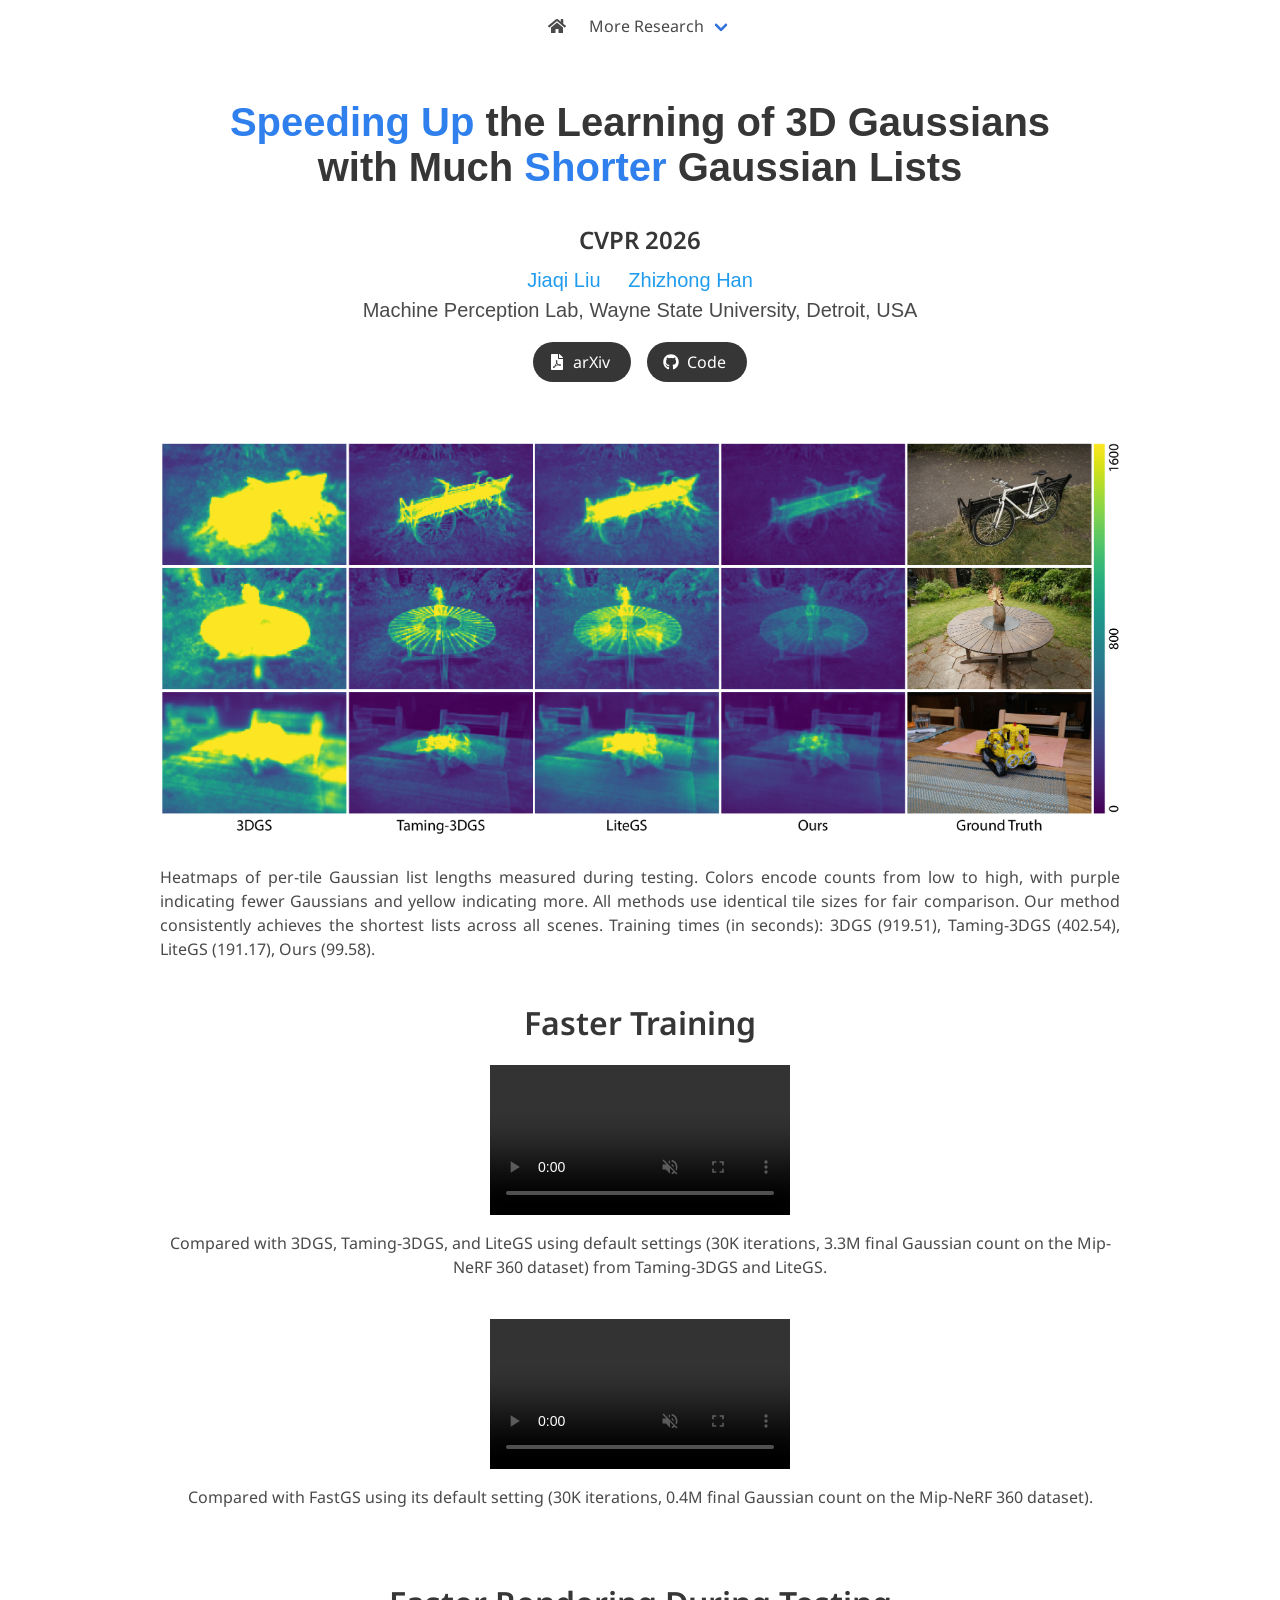
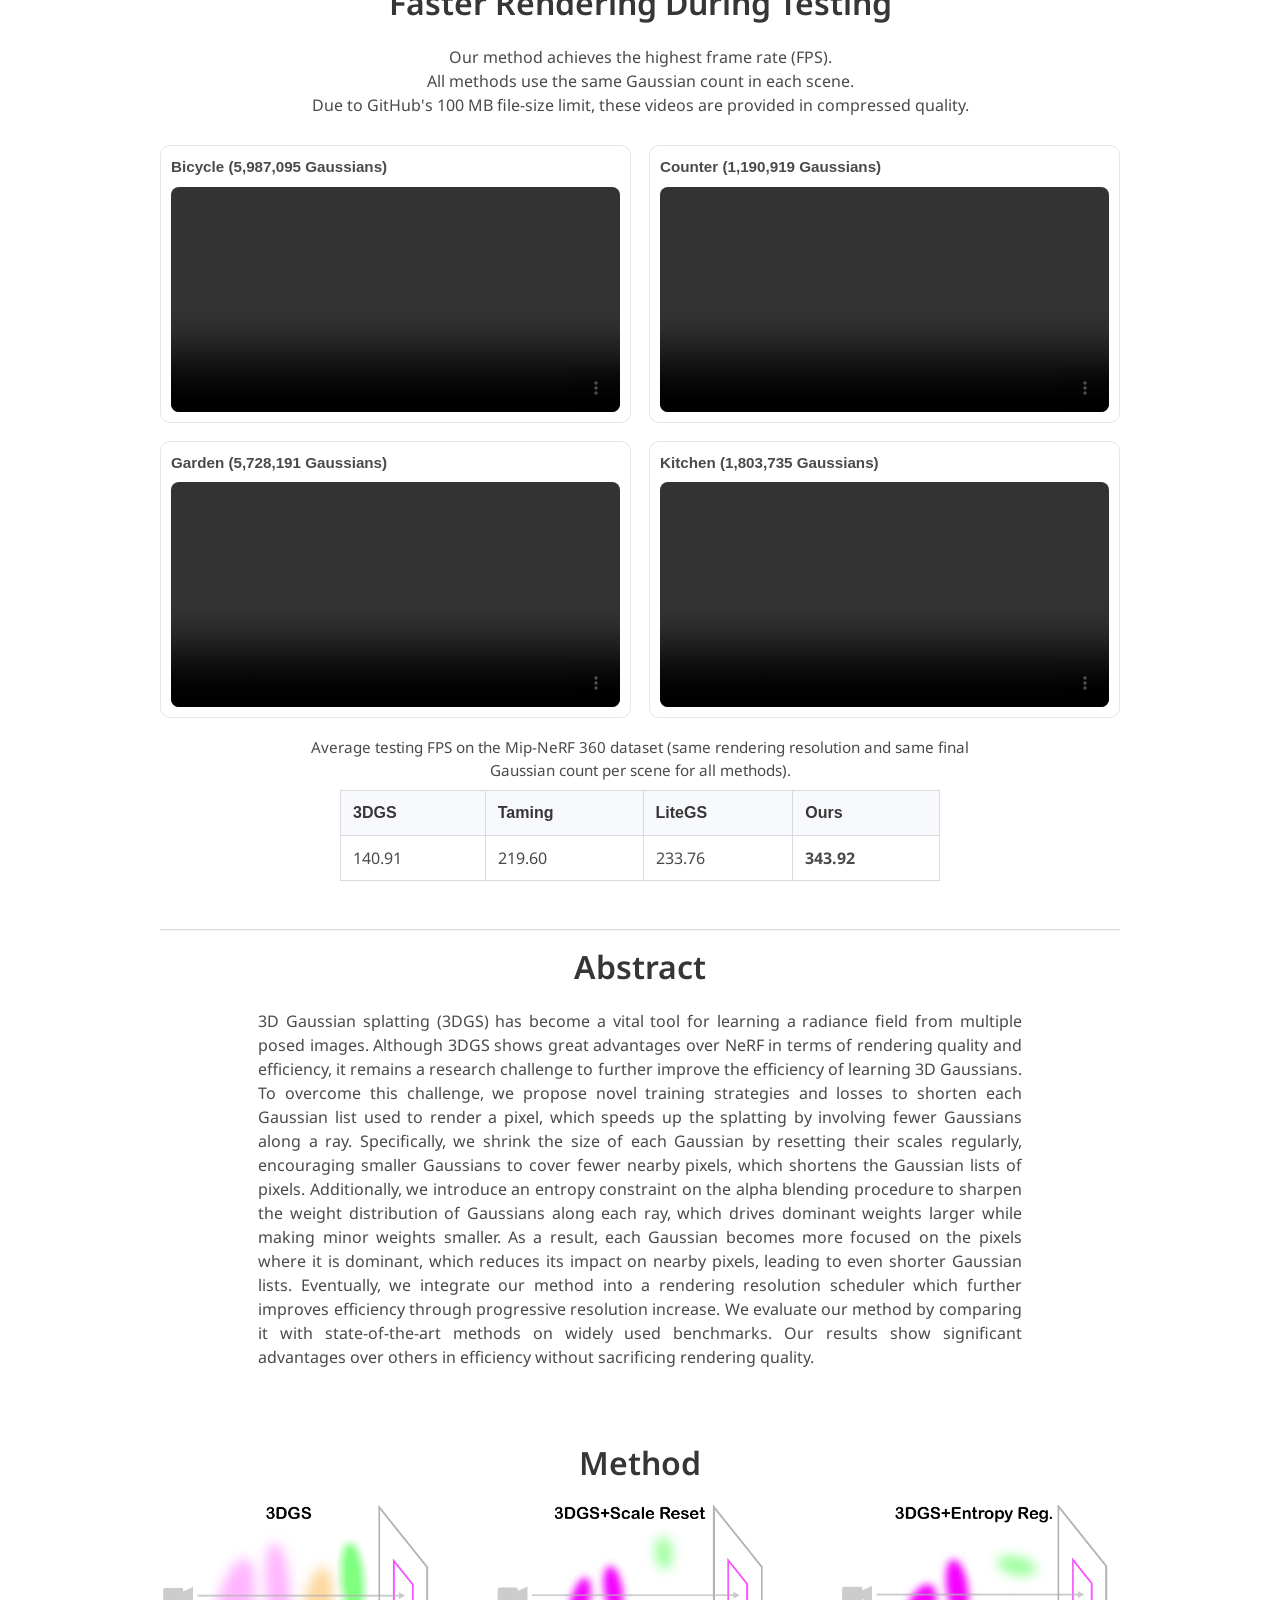
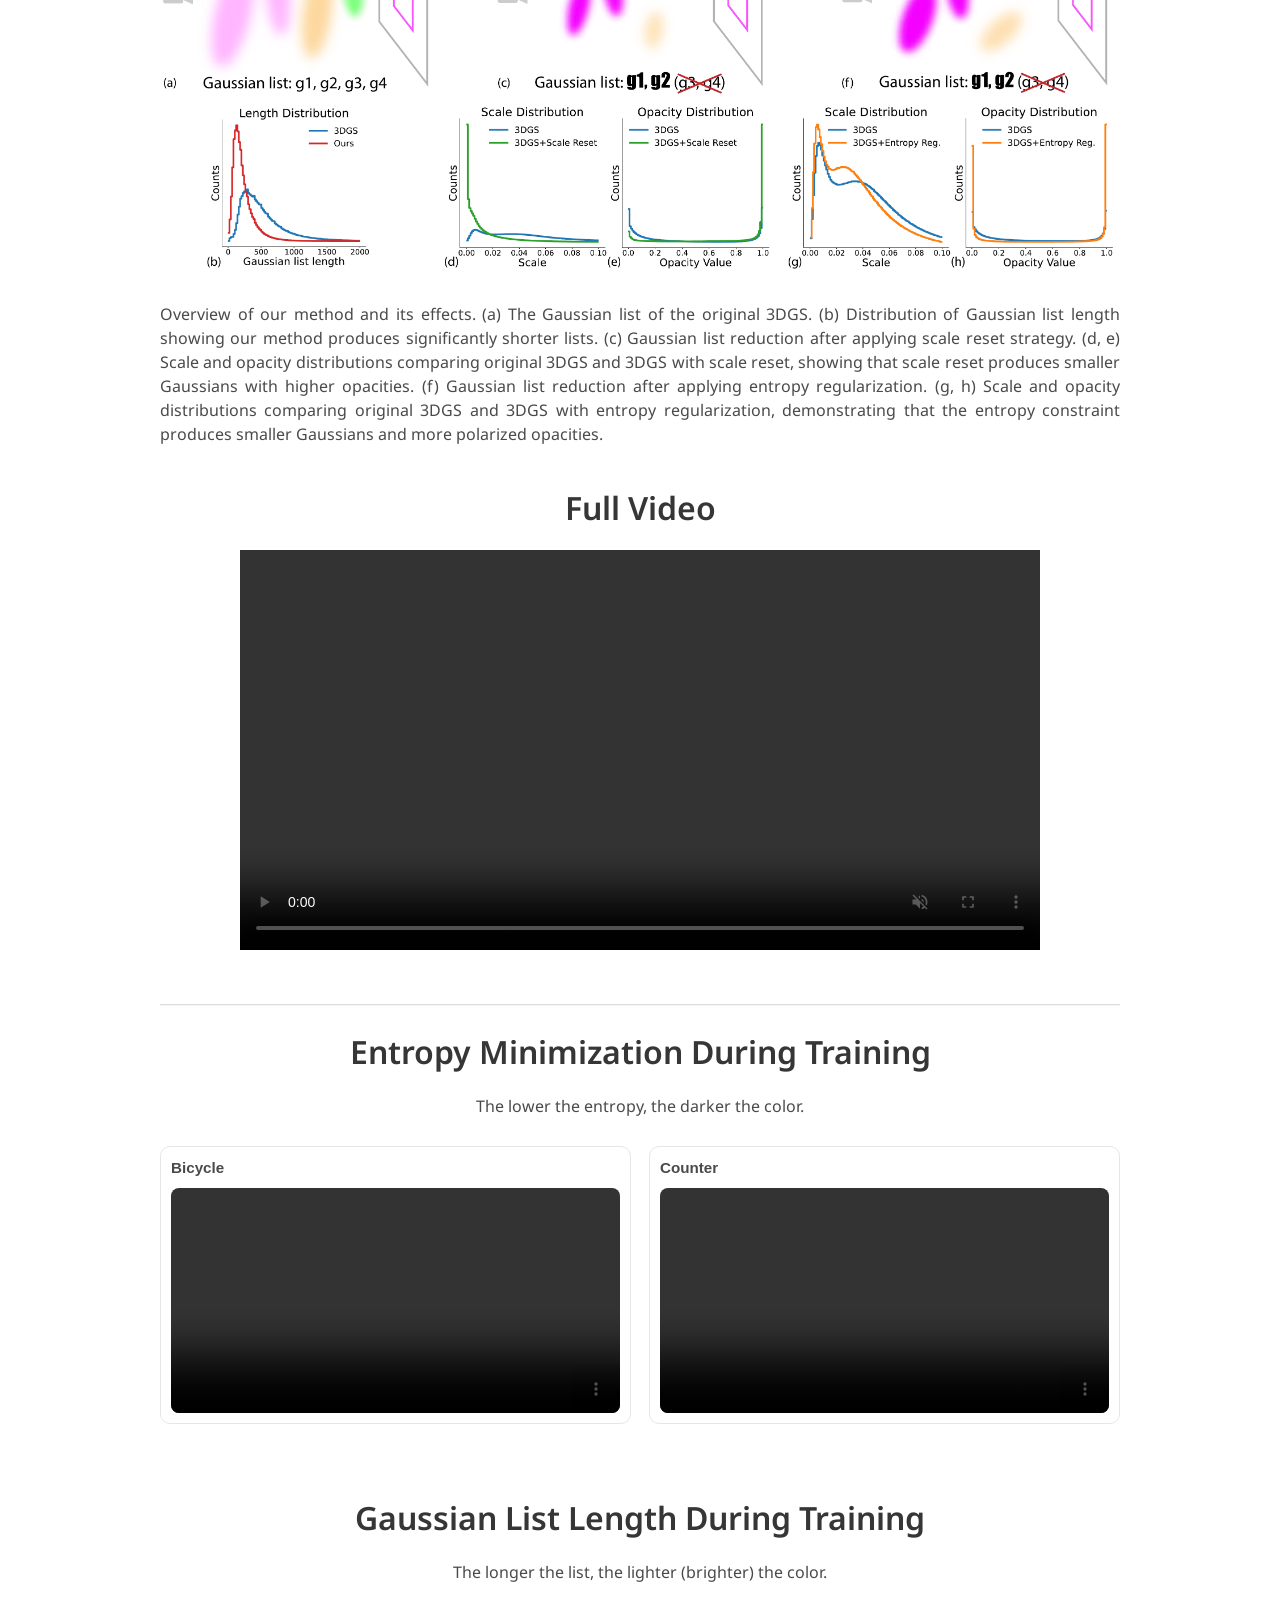
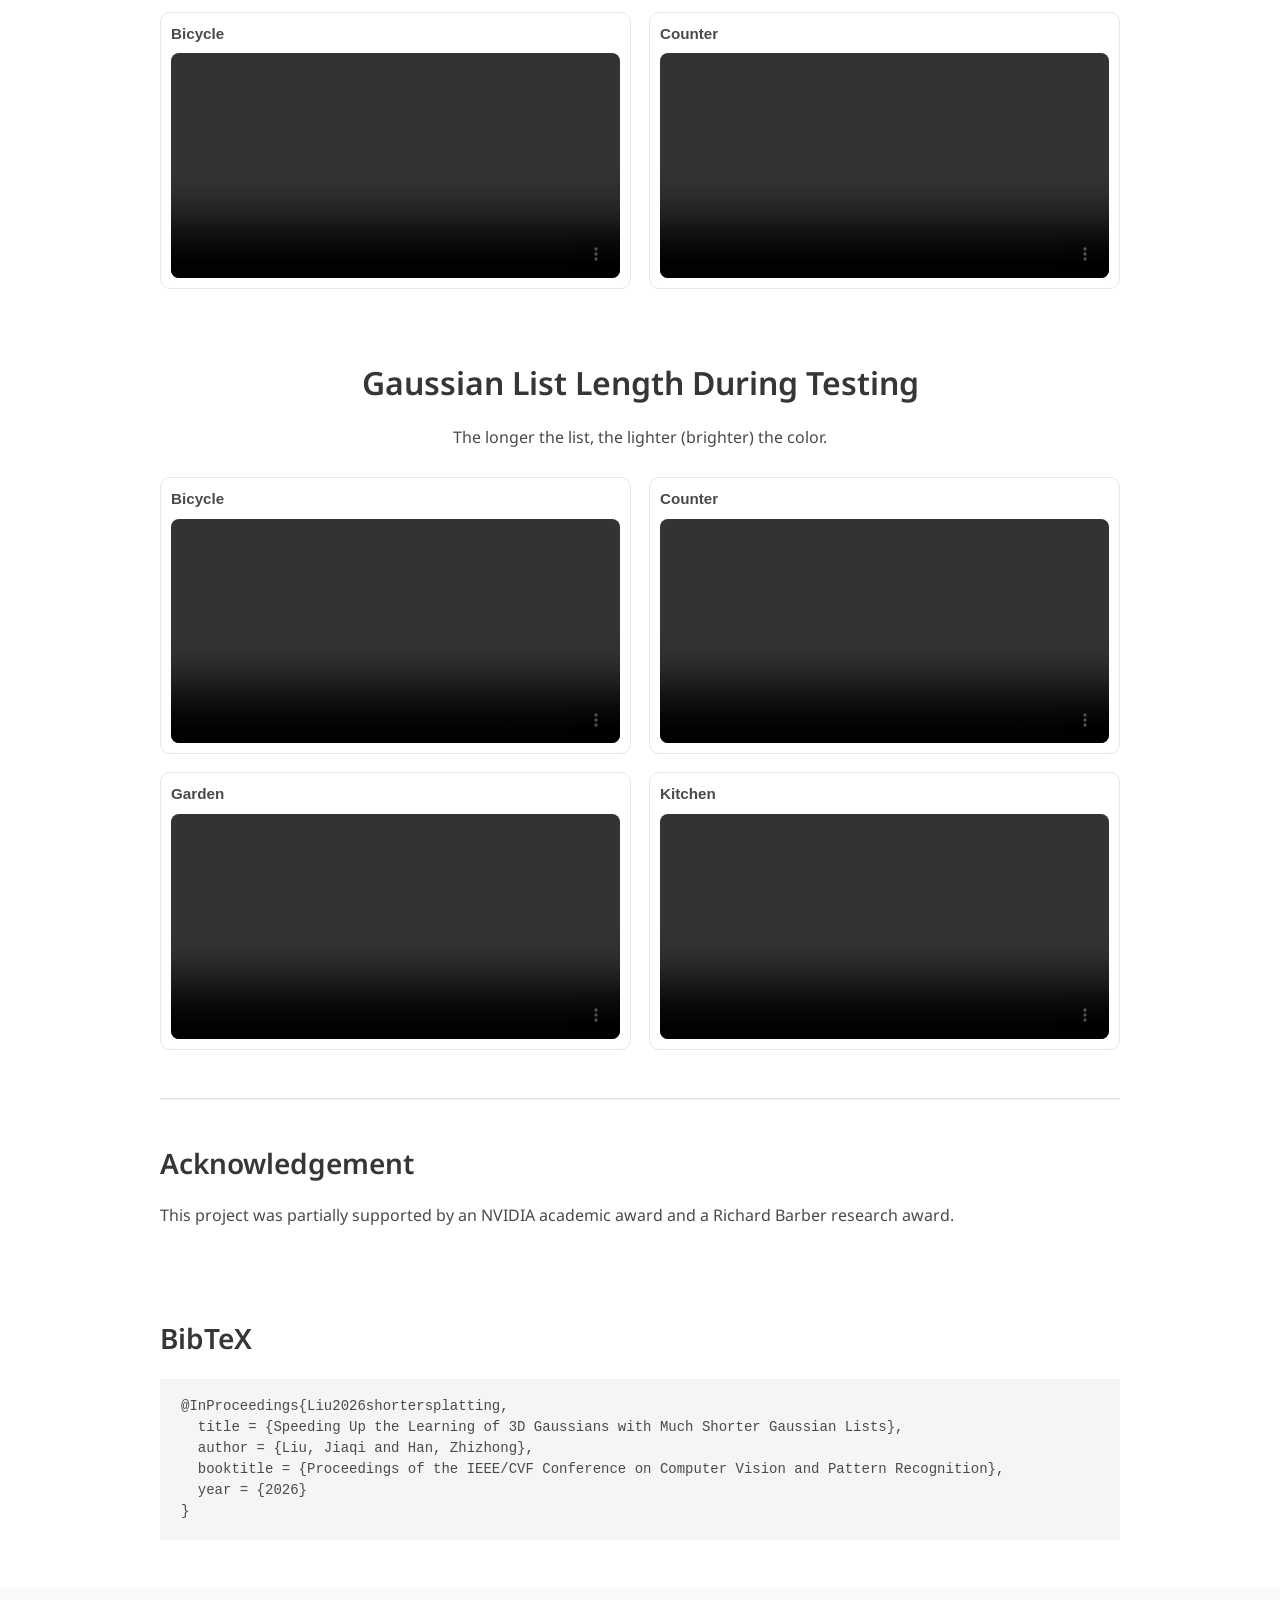
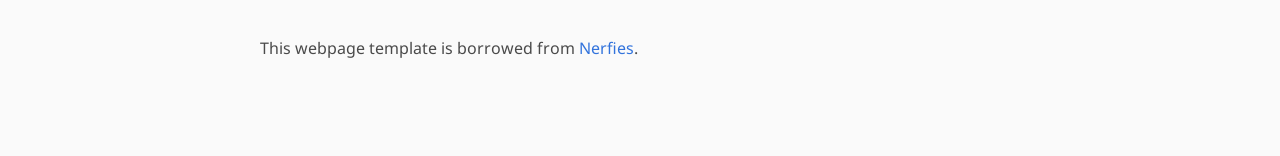
==== index.html @ 780270a3 "Clarify testing scene Gaussian counts" ====
<!DOCTYPE html>
<html>
<head>
  <meta charset="utf-8">
  <meta name="description" content="ShorterSplatting: Speeding Up the Learning of 3D Gaussians with Much Shorter Gaussian Lists.">
  <meta name="keywords" content="ShorterSplatting, 3D Gaussian Splatting">
  <meta name="viewport" content="width=device-width, initial-scale=1">
  <title>ShorterSplatting</title>
  <link rel="icon" type="image/png" href="./images/teaser3.png">
  <link rel="shortcut icon" type="image/png" href="./images/teaser3.png">

  <link href="https://fonts.googleapis.com/css?family=Google+Sans|Noto+Sans|Castoro" rel="stylesheet">
  <link rel="stylesheet" href="./static/css/bulma.min.css">
  <link rel="stylesheet" href="./static/css/fontawesome.all.min.css">
  <link rel="stylesheet" href="./static/css/index.css">
  <script defer src="./static/js/fontawesome.all.min.js"></script>
</head>
<body>

<nav class="navbar" role="navigation" aria-label="main navigation">
  <div class="navbar-menu">
    <div class="navbar-start" style="flex-grow: 1; justify-content: center;">
      <a class="navbar-item" href="https://github.com/MachinePerceptionLab">
        <span class="icon">
          <i class="fas fa-home"></i>
        </span>
      </a>

      <div class="navbar-item has-dropdown is-hoverable">
        <a class="navbar-link">
          More Research
        </a>
        <div class="navbar-dropdown">
          <a class="navbar-item" href="https://machineperceptionlab.github.io/SGAD-SLAM-Project">
            SGAD-SLAM
          </a>
          <a class="navbar-item" href="https://machineperceptionlab.github.io/VTGaussian-SLAM-Project">
            VTGaussian-SLAM
          </a>
          <a class="navbar-item" href="https://machineperceptionlab.github.io/Attentive_DF_Prior">
            Attentive_DFPrior
          </a>
        </div>
      </div>
    </div>
  </div>
</nav>

<section class="hero">
  <div class="hero-body">
    <div class="container is-max-desktop">
      <div class="columns is-centered">
        <div class="column has-text-centered">
          <h1 class="title is-2 publication-title"><span class="title-emphasis">Speeding Up</span> the Learning of 3D Gaussians<br>with Much <span class="title-keyword">Shorter</span> Gaussian Lists</h1>
          <div class="column is-full_width">
            <h2 class="title is-4">CVPR 2026</h2>
          </div>
          <div class="is-size-5 publication-authors">
            <span class="author-block"><a href="https://tail-3lbs.github.io/">Jiaqi Liu</a></span>&nbsp;&nbsp;&nbsp;&nbsp;
            <span class="author-block"><a href="https://h312h.github.io/">Zhizhong Han</a></span>
          </div>
          <div class="is-size-5 publication-authors">
            <span class="author-block">Machine Perception Lab, Wayne State University, Detroit, USA</span>
          </div>

          <div class="column has-text-centered">
            <div class="publication-links">
              <span class="link-block">
                <a href="https://arxiv.org/abs/2603.09277" class="external-link button is-normal is-rounded is-dark">
                  <span class="icon">
                    <i class="fas fa-file-pdf"></i>
                  </span>
                  <span>arXiv</span>
                </a>
              </span>

              <span class="link-block">
                <a href="https://github.com/MachinePerceptionLab/ShorterSplatting" class="external-link button is-normal is-rounded is-dark">
                  <span class="icon">
                    <i class="fab fa-github"></i>
                  </span>
                  <span>Code</span>
                </a>
              </span>
            </div>
          </div>
        </div>
      </div>
    </div>
  </div>
</section>

<section class="section teaser-section">
  <div class="container is-max-desktop">
    <div class="columns is-centered has-text-centered">
      <div class="column is-full-width">
        <div class="content has-text-centered">
          <img src="./images/teaser3.png" alt="Teaser figure" style="max-width: 100%; height: auto;">
        </div>
        <div class="content has-text-justified">
          <p>
            Heatmaps of per-tile Gaussian list lengths measured during testing.
            Colors encode counts from low to high, with purple indicating fewer Gaussians and yellow indicating more.
            All methods use identical tile sizes for fair comparison.
            Our method consistently achieves the shortest lists across all scenes.
            Training times (in seconds): 3DGS (919.51), Taming-3DGS (402.54), LiteGS (191.17), Ours (99.58).
          </p>
        </div>
      </div>
    </div>
  </div>
</section>

<section class="section" style="padding-top: 1rem;">
  <div class="container is-max-desktop">
    <div class="columns is-centered has-text-centered">
      <div class="column is-full-width">
        <h2 class="title is-3" style="margin-top: -20px">Faster Training</h2>
        <video controls muted playsinline preload="none" style="max-width: 100%; height: auto;">
          <source src="./videos/training_time_with_curves/bicycle.mp4" type="video/mp4">
        </video>
        <div class="content has-text-centered" style="margin-top: 10px;">
          <p>Compared with 3DGS, Taming-3DGS, and LiteGS using default settings (30K iterations, 3.3M final Gaussian count on the Mip-NeRF 360 dataset) from Taming-3DGS and LiteGS.</p>
        </div>
        <video controls muted playsinline preload="none" style="max-width: 100%; height: auto; margin-top: 16px;">
          <source src="./videos/training_time_with_curves_fastgs/garden.mp4" type="video/mp4">
        </video>
        <div class="content has-text-centered" style="margin-top: 10px;">
          <p>Compared with FastGS using its default setting (30K iterations, 0.4M final Gaussian count on the Mip-NeRF 360 dataset).</p>
        </div>
      </div>
    </div>
  </div>
</section>

<section class="section">
  <div class="container is-max-desktop">
    <div class="columns is-centered has-text-centered">
      <div class="column is-full-width">
        <h2 class="title is-3" style="margin-top: -20px">Faster Rendering During Testing</h2>
        <p>Our method achieves the highest frame rate (FPS).</p>
        <p>All methods use the same Gaussian count in each scene.</p>
        <p>Due to GitHub's 100 MB file-size limit, these videos are provided in compressed quality.</p>
      </div>
    </div>

    <div class="training-video-grid">
      <div class="training-video-card">
        <p class="training-video-title">Bicycle (5,987,095 Gaussians)</p>
        <video controls muted playsinline preload="none">
          <source src="./videos/testing_rendered_trajectory/compressed_hq/combined_bicycle_rendered_trajectory__new.mp4" type="video/mp4">
        </video>
      </div>

      <div class="training-video-card">
        <p class="training-video-title">Counter (1,190,919 Gaussians)</p>
        <video controls muted playsinline preload="none">
          <source src="./videos/testing_rendered_trajectory/compressed_hq/combined_counter_rendered_trajectory__new.mp4" type="video/mp4">
        </video>
      </div>

      <div class="training-video-card">
        <p class="training-video-title">Garden (5,728,191 Gaussians)</p>
        <video controls muted playsinline preload="none">
          <source src="./videos/testing_rendered_trajectory/compressed_hq/combined_garden_rendered_trajectory__new.mp4" type="video/mp4">
        </video>
      </div>

      <div class="training-video-card">
        <p class="training-video-title">Kitchen (1,803,735 Gaussians)</p>
        <video controls muted playsinline preload="none">
          <source src="./videos/testing_rendered_trajectory/compressed_hq/combined_kitchen_rendered_trajectory__new.mp4" type="video/mp4">
        </video>
      </div>
    </div>

    <div class="fps-table-wrap">
      <p class="fps-table-caption">Average testing FPS on the Mip-NeRF 360 dataset (same rendering resolution and same final Gaussian count per scene for all methods).</p>
      <div class="fps-table-scroll">
        <table class="fps-table" aria-label="Average testing FPS on Mip-NeRF 360">
          <thead>
            <tr>
              <th>3DGS</th>
              <th>Taming</th>
              <th>LiteGS</th>
              <th class="fps-ours">Ours</th>
            </tr>
          </thead>
          <tbody>
            <tr>
              <td>140.91</td>
              <td>219.60</td>
              <td>233.76</td>
              <td class="fps-ours">343.92</td>
            </tr>
          </tbody>
        </table>
      </div>
    </div>
  </div>
</section>

<section class="section" style="padding-top: 0; padding-bottom: 0;">
  <div class="container is-max-desktop">
    <hr style="border: 0; border-top: 1px solid #dcdcdc; margin: 0 auto;">
  </div>
</section>

<section class="section">
  <div class="container is-max-desktop">
    <div class="columns is-centered has-text-centered">
      <div class="column is-four-fifths">
        <h2 class="title is-3" style="margin-top: -30px">Abstract</h2>
        <div class="content has-text-justified">
          <p>
            3D Gaussian splatting (3DGS) has become a vital tool for learning a radiance field from multiple posed images. Although 3DGS shows great advantages over NeRF in terms of rendering quality and efficiency, it remains a research challenge to further improve the efficiency of learning 3D Gaussians. To overcome this challenge, we propose novel training strategies and losses to shorten each Gaussian list used to render a pixel, which speeds up the splatting by involving fewer Gaussians along a ray. Specifically, we shrink the size of each Gaussian by resetting their scales regularly, encouraging smaller Gaussians to cover fewer nearby pixels, which shortens the Gaussian lists of pixels. Additionally, we introduce an entropy constraint on the alpha blending procedure to sharpen the weight distribution of Gaussians along each ray, which drives dominant weights larger while making minor weights smaller. As a result, each Gaussian becomes more focused on the pixels where it is dominant, which reduces its impact on nearby pixels, leading to even shorter Gaussian lists. Eventually, we integrate our method into a rendering resolution scheduler which further improves efficiency through progressive resolution increase. We evaluate our method by comparing it with state-of-the-art methods on widely used benchmarks. Our results show significant advantages over others in efficiency without sacrificing rendering quality.
          </p>
        </div>
      </div>
    </div>
  </div>
</section>

<section class="section">
  <div class="container is-max-desktop">
    <div class="columns is-centered has-text-centered">
      <div class="column is-full-width">
        <h2 class="title is-3" style="margin-top: -20px">Method</h2>
        <div class="content has-text-centered" style="margin-top: 20px;">
          <img src="./images/overview.png" alt="Method overview figure" style="max-width: 100%; height: auto;">
        </div>
        <div class="content has-text-justified">
          <p>
            Overview of our method and its effects. (a) The Gaussian list of the original 3DGS. (b) Distribution of Gaussian list length showing our method produces significantly shorter lists. (c) Gaussian list reduction after applying scale reset strategy. (d, e) Scale and opacity distributions comparing original 3DGS and 3DGS with scale reset, showing that scale reset produces smaller Gaussians with higher opacities. (f) Gaussian list reduction after applying entropy regularization. (g, h) Scale and opacity distributions comparing original 3DGS and 3DGS with entropy regularization, demonstrating that the entropy constraint produces smaller Gaussians and more polarized opacities.
          </p>
        </div>
      </div>
    </div>
  </div>
</section>

<section class="section" style="padding-top: 1rem;">
  <div class="container is-max-desktop">
    <div class="columns is-centered has-text-centered">
      <div class="column is-full-width">
        <h2 class="title is-3" style="margin-top: -20px">Full Video</h2>
        <video width="800" poster="" id="Video" controls muted loop playsinline preload="none">
          <source src="./videos/JiaqiLiu_CVPR2026_3DGSSpeedup_web_h264.mp4" type="video/mp4">
        </video>
        <div class="content has-text-justified">
          <p></p>
        </div>
      </div>
    </div>
  </div>
</section>

<section class="section" style="padding-top: 0; padding-bottom: 0;">
  <div class="container is-max-desktop">
    <hr style="border: 0; border-top: 1px solid #dcdcdc; margin: 0 auto;">
  </div>
</section>

<section class="section">
  <div class="container is-max-desktop">
    <div class="columns is-centered has-text-centered">
      <div class="column is-full-width">
        <h2 class="title is-3" style="margin-top: -20px">Entropy Minimization During Training</h2>
        <p>The lower the entropy, the darker the color.</p>
      </div>
    </div>

    <div class="training-video-grid">
      <div class="training-video-card">
        <p class="training-video-title">Bicycle</p>
        <video controls muted playsinline preload="none">
          <source src="./videos/training_entropy_viz/bicycle.mp4" type="video/mp4">
        </video>
      </div>

      <div class="training-video-card">
        <p class="training-video-title">Counter</p>
        <video controls muted playsinline preload="none">
          <source src="./videos/training_entropy_viz/counter.mp4" type="video/mp4">
        </video>
      </div>
    </div>
  </div>
</section>

<section class="section">
  <div class="container is-max-desktop">
    <div class="columns is-centered has-text-centered">
      <div class="column is-full-width">
        <h2 class="title is-3" style="margin-top: -20px">Gaussian List Length During Training</h2>
        <p>The longer the list, the lighter (brighter) the color.</p>
      </div>
    </div>

    <div class="training-video-grid">
      <div class="training-video-card">
        <p class="training-video-title">Bicycle</p>
        <video controls muted playsinline preload="none">
          <source src="./videos/training_list_length/bicycle.mp4" type="video/mp4">
        </video>
      </div>

      <div class="training-video-card">
        <p class="training-video-title">Counter</p>
        <video controls muted playsinline preload="none">
          <source src="./videos/training_list_length/counter.mp4" type="video/mp4">
        </video>
      </div>
    </div>
  </div>
</section>

<section class="section">
  <div class="container is-max-desktop">
    <div class="columns is-centered has-text-centered">
      <div class="column is-full-width">
        <h2 class="title is-3" style="margin-top: -20px">Gaussian List Length During Testing</h2>
        <p>The longer the list, the lighter (brighter) the color.</p>
      </div>
    </div>

    <div class="training-video-grid">
      <div class="training-video-card">
        <p class="training-video-title">Bicycle</p>
        <video controls muted playsinline preload="none">
          <source src="./videos/testing_list_length_trajectory/combined_bicycle_heatmap_trajectory__new.mp4" type="video/mp4">
        </video>
      </div>

      <div class="training-video-card">
        <p class="training-video-title">Counter</p>
        <video controls muted playsinline preload="none">
          <source src="./videos/testing_list_length_trajectory/combined_counter_heatmap_trajectory__new.mp4" type="video/mp4">
        </video>
      </div>

      <div class="training-video-card">
        <p class="training-video-title">Garden</p>
        <video controls muted playsinline preload="none">
          <source src="./videos/testing_list_length_trajectory/combined_garden_heatmap_trajectory__new.mp4" type="video/mp4">
        </video>
      </div>

      <div class="training-video-card">
        <p class="training-video-title">Kitchen</p>
        <video controls muted playsinline preload="none">
          <source src="./videos/testing_list_length_trajectory/combined_kitchen_heatmap_trajectory__new.mp4" type="video/mp4">
        </video>
      </div>
    </div>
  </div>
</section>

<section class="section" style="padding-top: 0; padding-bottom: 0;">
  <div class="container is-max-desktop">
    <hr style="border: 0; border-top: 1px solid #dcdcdc; margin: 0 auto;">
  </div>
</section>

<section class="section" id="Acknowledgement">
  <div class="container is-max-desktop content">
    <h2 class="title">Acknowledgement</h2>
    <div class="content has-text-justified">
      <p>This project was partially supported by an NVIDIA academic award and a Richard Barber research award.</p>
    </div>
  </div>
</section>

<section class="section" id="BibTeX">
  <div class="container is-max-desktop content">
    <h2 class="title">BibTeX</h2>
    <pre><code>@InProceedings{Liu2026shortersplatting,
  title = {Speeding Up the Learning of 3D Gaussians with Much Shorter Gaussian Lists},
  author = {Liu, Jiaqi and Han, Zhizhong},
  booktitle = {Proceedings of the IEEE/CVF Conference on Computer Vision and Pattern Recognition},
  year = {2026}
}</code></pre>
  </div>
</section>

<footer class="footer">
  <div class="container">
    <div class="columns is-centered">
      <div class="column is-8">
        <div class="content">
          <p>
            This webpage template is borrowed from <a href="https://github.com/nerfies/nerfies.github.io">Nerfies</a>.
          </p>
        </div>
      </div>
    </div>
  </div>
</footer>

<script>
  (function () {
    var MAX_CONCURRENT_LOADS = 4;
    var activeLoads = 0;
    var loadQueue = [];

    function queueVideo(video, prioritize) {
      if (video.dataset.lazyLoaded === "1" || video.dataset.lazyQueued === "1") {
        return;
      }
      video.dataset.lazyQueued = "1";
      if (prioritize) {
        loadQueue.unshift(video);
      } else {
        loadQueue.push(video);
      }
      pumpQueue();
    }

    function pumpQueue() {
      while (activeLoads < MAX_CONCURRENT_LOADS && loadQueue.length > 0) {
        var video = loadQueue.shift();
        if (video.dataset.lazyLoaded === "1") {
          continue;
        }
        loadVideo(video);
      }
    }

    function loadVideo(video) {
      var source = video.querySelector("source");
      if (!source || !source.dataset.src) {
        video.dataset.lazyLoaded = "1";
        video.dataset.lazyQueued = "0";
        return;
      }

      activeLoads += 1;
      video.dataset.lazyQueued = "0";
      video.dataset.lazyLoading = "1";
      video.preload = "metadata";
      source.src = source.dataset.src;
      video.load();

      function finalize() {
        if (video.dataset.lazyLoading !== "1") {
          return;
        }
        video.dataset.lazyLoading = "0";
        video.dataset.lazyLoaded = "1";
        activeLoads = Math.max(0, activeLoads - 1);
        pumpQueue();
      }

      video.addEventListener("loadedmetadata", finalize, { once: true });
      video.addEventListener("error", finalize, { once: true });
    }

    function initLazyVideos() {
      var allVideos = Array.prototype.slice.call(document.querySelectorAll("video"));
      var lazyVideos = Array.prototype.slice.call(
        document.querySelectorAll("video[preload='none']")
      );

      allVideos.forEach(function (currentVideo) {
        currentVideo.addEventListener("play", function () {
          allVideos.forEach(function (otherVideo) {
            if (otherVideo !== currentVideo && !otherVideo.paused) {
              otherVideo.pause();
            }
          });
        });
      });

      lazyVideos.forEach(function (video) {
        var source = video.querySelector("source[src]");
        if (!source) {
          return;
        }
        source.dataset.src = source.getAttribute("src");
        source.removeAttribute("src");
        video.load();
        video.dataset.lazyLoaded = "0";
        video.dataset.lazyQueued = "0";
        video.dataset.lazyLoading = "0";
      });

      lazyVideos.forEach(function (video) {
        video.addEventListener("click", function () {
          queueVideo(video, true);
        });
        queueVideo(video, false);
      });
    }

    document.addEventListener("DOMContentLoaded", initLazyVideos);
  })();
</script>

</body>
</html>
---- static/css/index.css ----
body {
  font-family: 'Noto Sans', sans-serif;
}

.publication-title {
  font-family: 'Google Sans', sans-serif;
}

.publication-title .title-emphasis,
.publication-title .title-keyword {
  color: #2F80ED;
  font-weight: 700;
}

.publication-authors {
  font-family: 'Google Sans', sans-serif;
}

.publication-authors a {
  color: hsl(204, 86%, 53%) !important;
}

.publication-authors a:hover {
  text-decoration: underline;
}

.author-block {
  display: inline-block;
}

.link-block a,
.link-block button {
  margin-top: 5px;
  margin-bottom: 5px;
}

.publication-links .link-block {
  margin-left: 6px;
  margin-right: 6px;
}

.teaser-section {
  padding-top: 0.75rem;
  margin-top: -1rem;
}

.training-video-grid {
  display: grid;
  grid-template-columns: repeat(2, minmax(0, 1fr));
  gap: 18px;
  margin-top: 16px;
}

.training-video-card {
  border: 1px solid #e6e6e6;
  border-radius: 10px;
  padding: 10px;
  background: #fff;
}

.training-video-title {
  font-family: 'Google Sans', sans-serif;
  font-size: 0.95rem;
  font-weight: 600;
  margin-bottom: 8px;
}

.training-video-card video {
  width: 100%;
  height: auto;
  border-radius: 8px;
  display: block;
}

.fps-table-wrap {
  margin-top: 18px;
  max-width: 720px;
  margin-left: auto;
  margin-right: auto;
}

.fps-table-caption {
  margin-bottom: 8px;
  text-align: center;
  font-size: 0.95rem;
}

.fps-table-scroll {
  overflow-x: auto;
}

.fps-table {
  width: auto;
  min-width: 600px;
  margin: 0 auto;
  border-collapse: collapse;
  table-layout: fixed;
}

.fps-table th,
.fps-table td {
  border: 1px solid #d7dbe0;
  padding: 10px 12px;
  text-align: center;
}

.fps-table thead th {
  background: #f7f9fc;
  font-family: 'Google Sans', sans-serif;
  font-weight: 600;
}

.fps-table .fps-ours {
  font-weight: 700;
}

@media (max-width: 640px) {
  .training-video-grid {
    gap: 12px;
  }

  .fps-table-caption {
    font-size: 0.9rem;
  }

  .fps-table th,
  .fps-table td {
    padding: 8px 10px;
  }
}
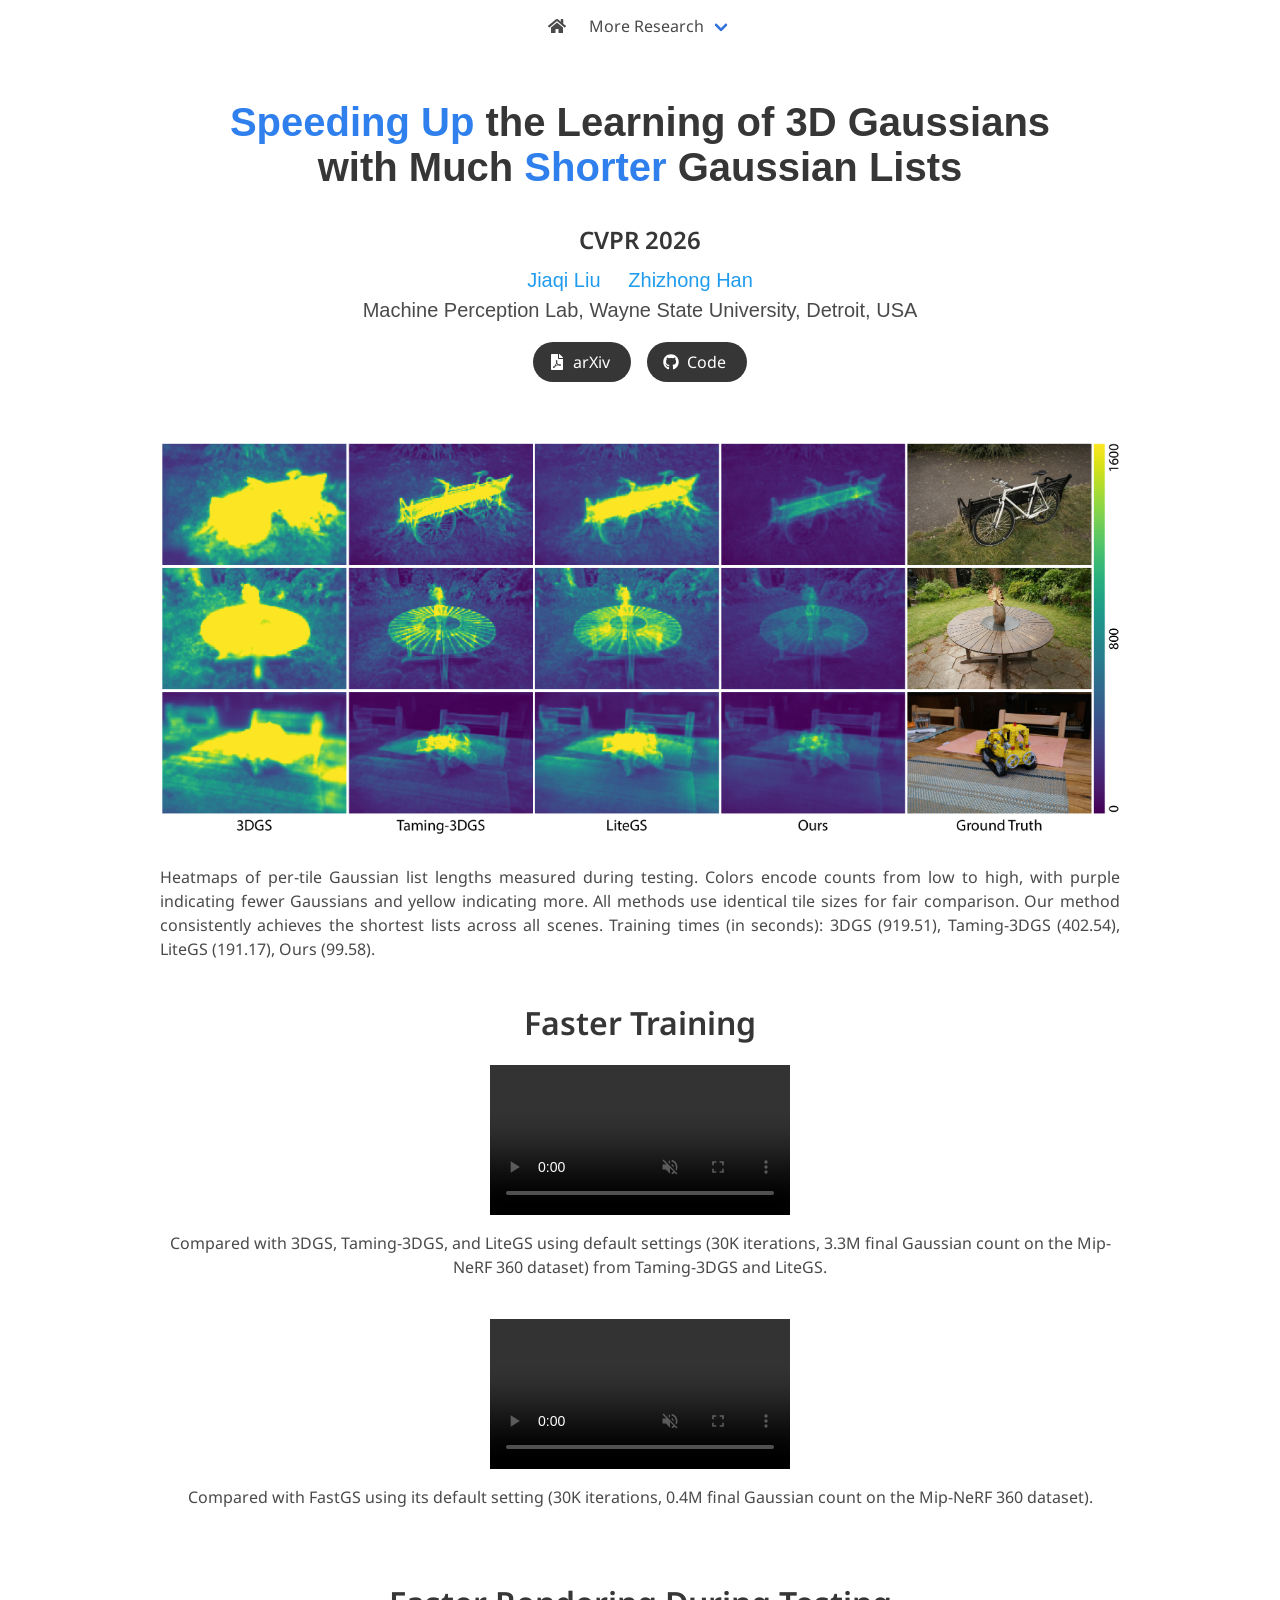
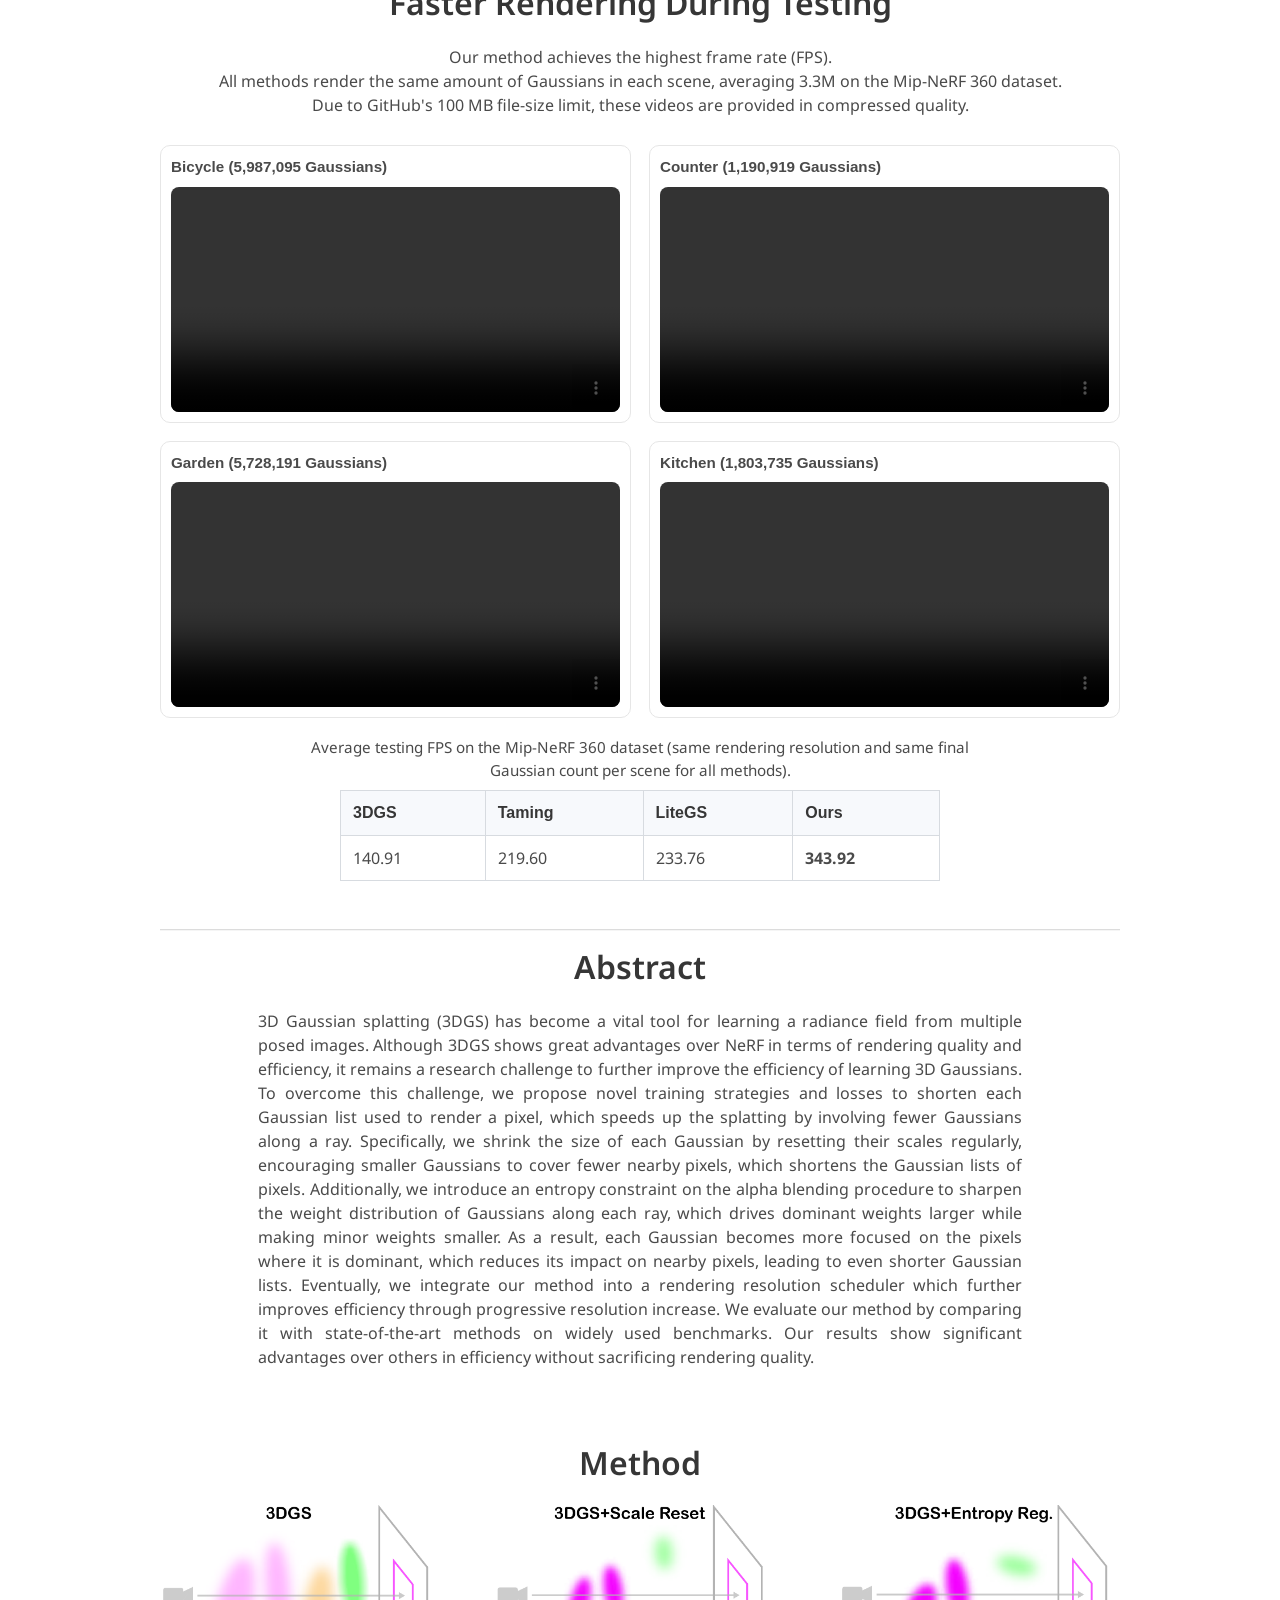
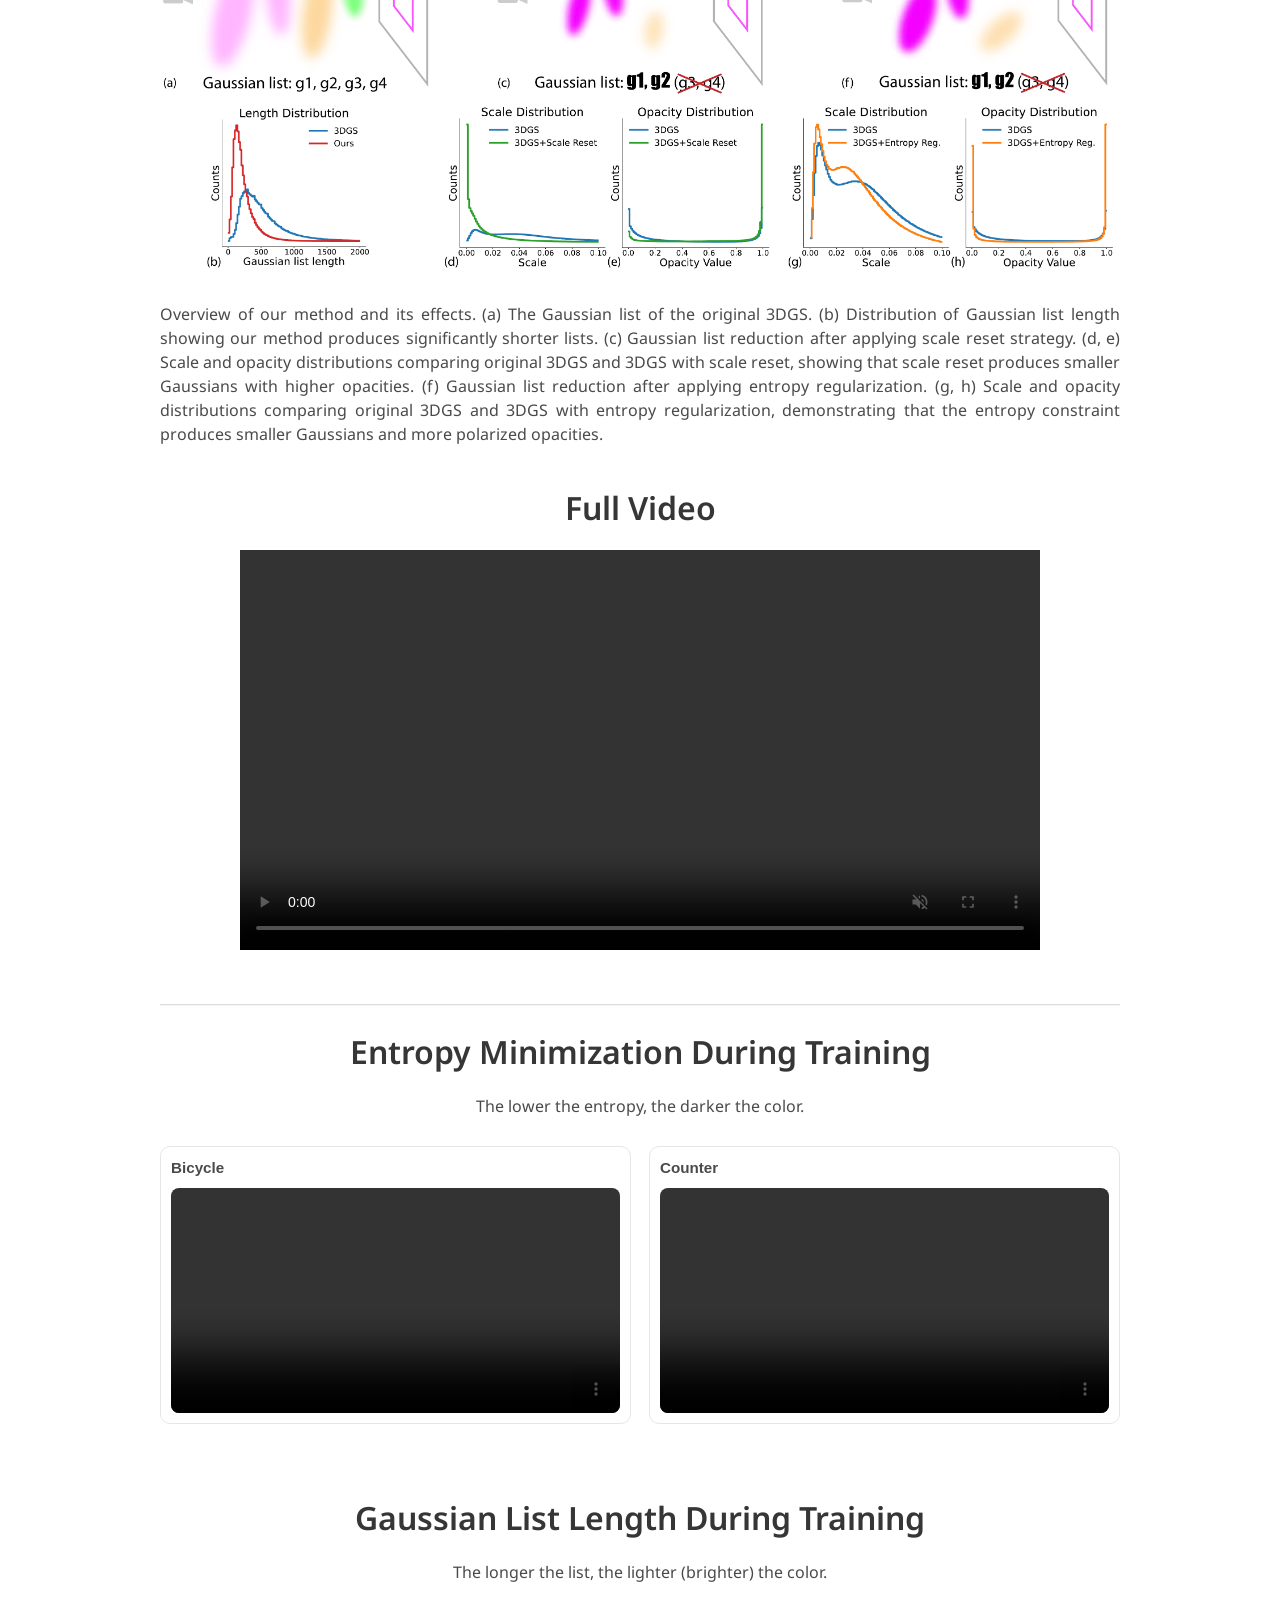
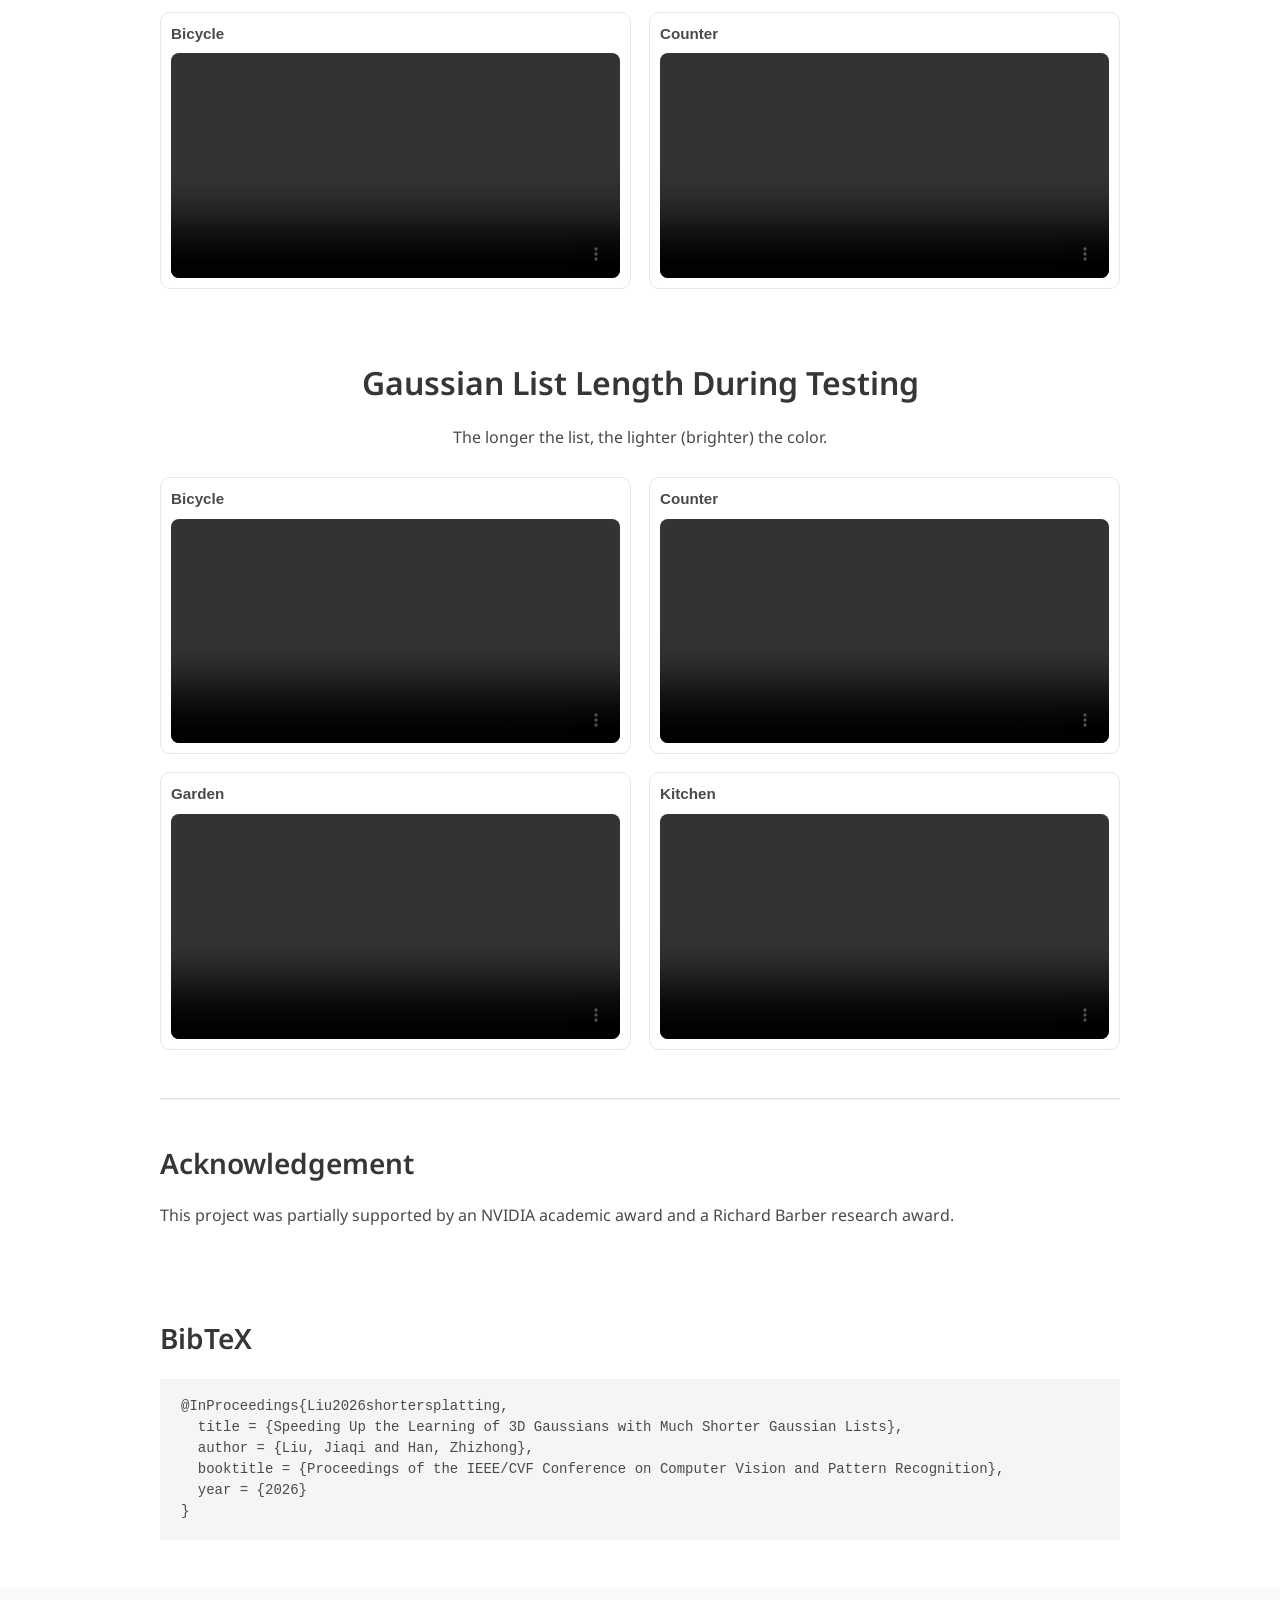
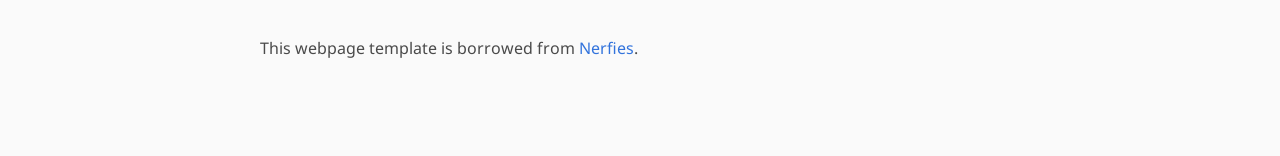
==== commit 08570307: "Refine testing Gaussian count note" ====
--- a/index.html
+++ b/index.html
@@ -139,7 +139,7 @@
       <div class="column is-full-width">
         <h2 class="title is-3" style="margin-top: -20px">Faster Rendering During Testing</h2>
         <p>Our method achieves the highest frame rate (FPS).</p>
-        <p>All methods use the same Gaussian count in each scene.</p>
+        <p>All methods render the same amount of Gaussians in each scene, averaging 3.3M on the Mip-NeRF 360 dataset.</p>
         <p>Due to GitHub's 100 MB file-size limit, these videos are provided in compressed quality.</p>
       </div>
     </div>
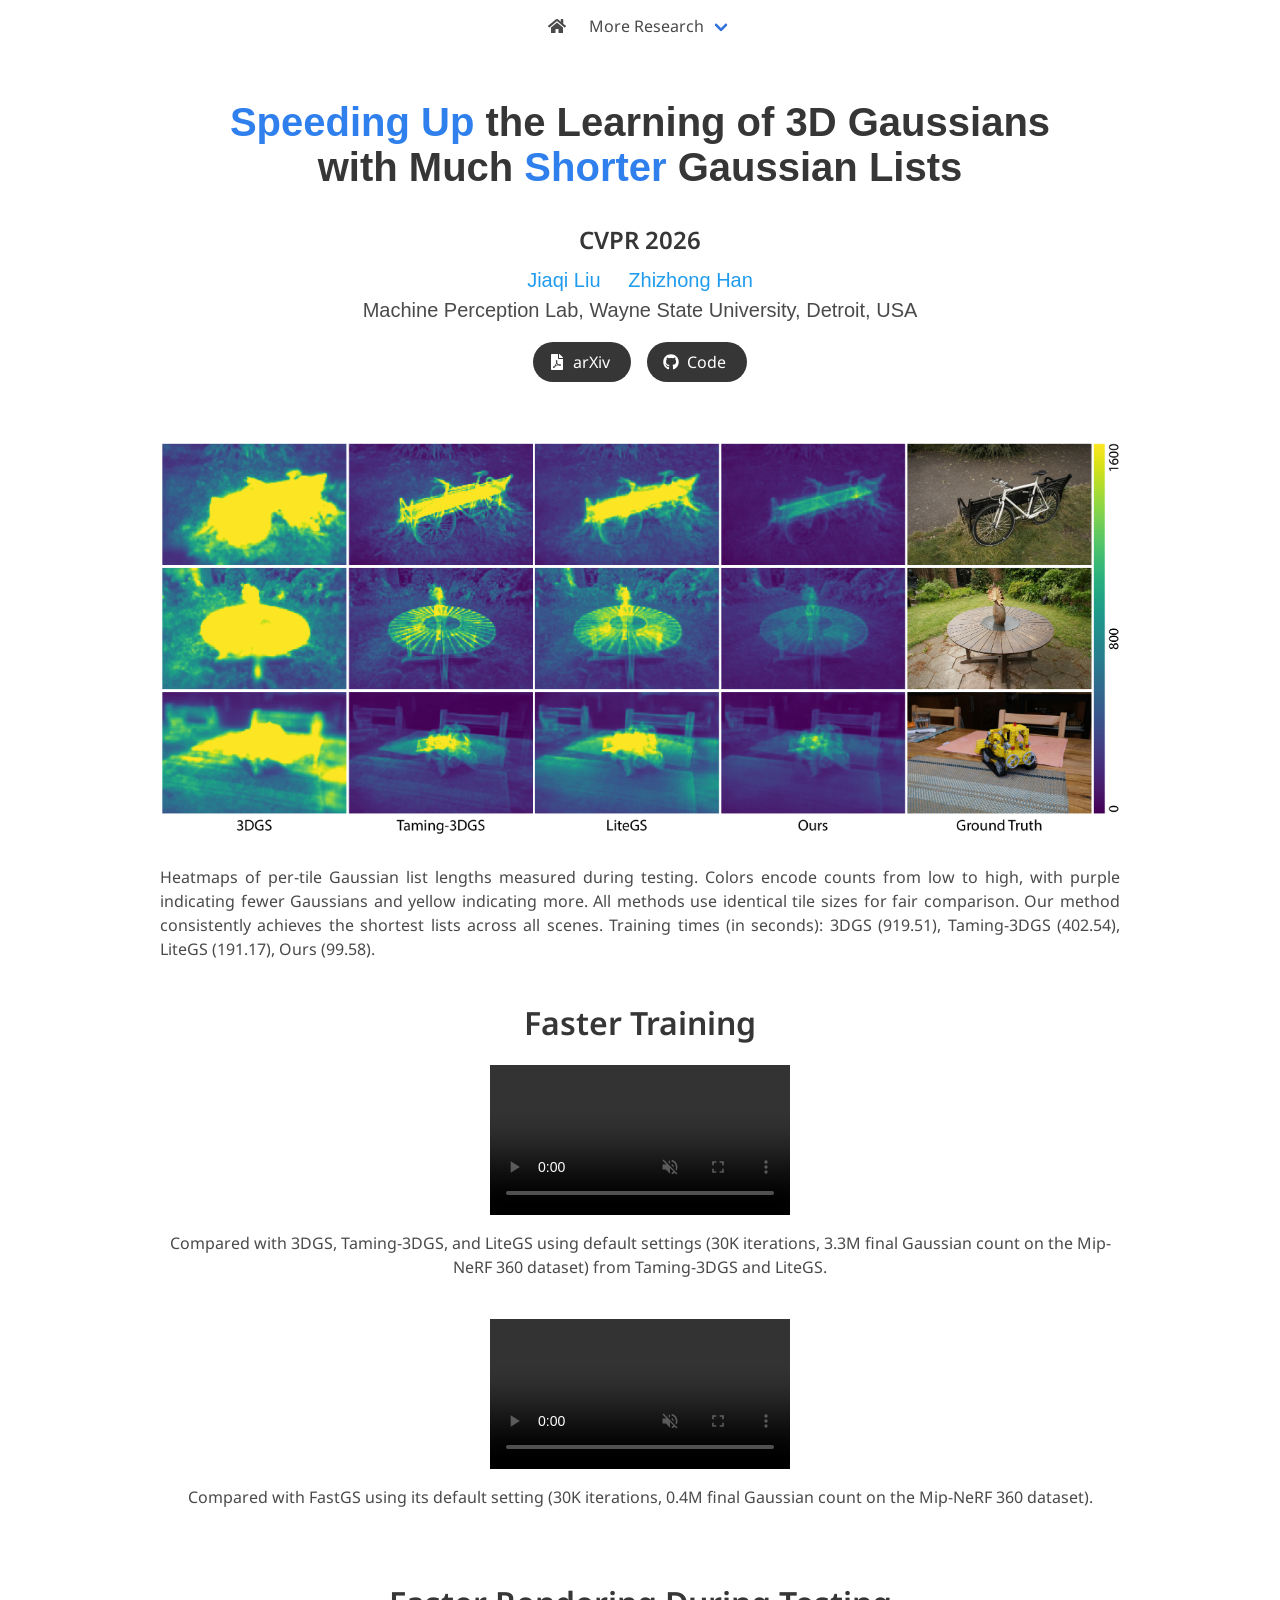
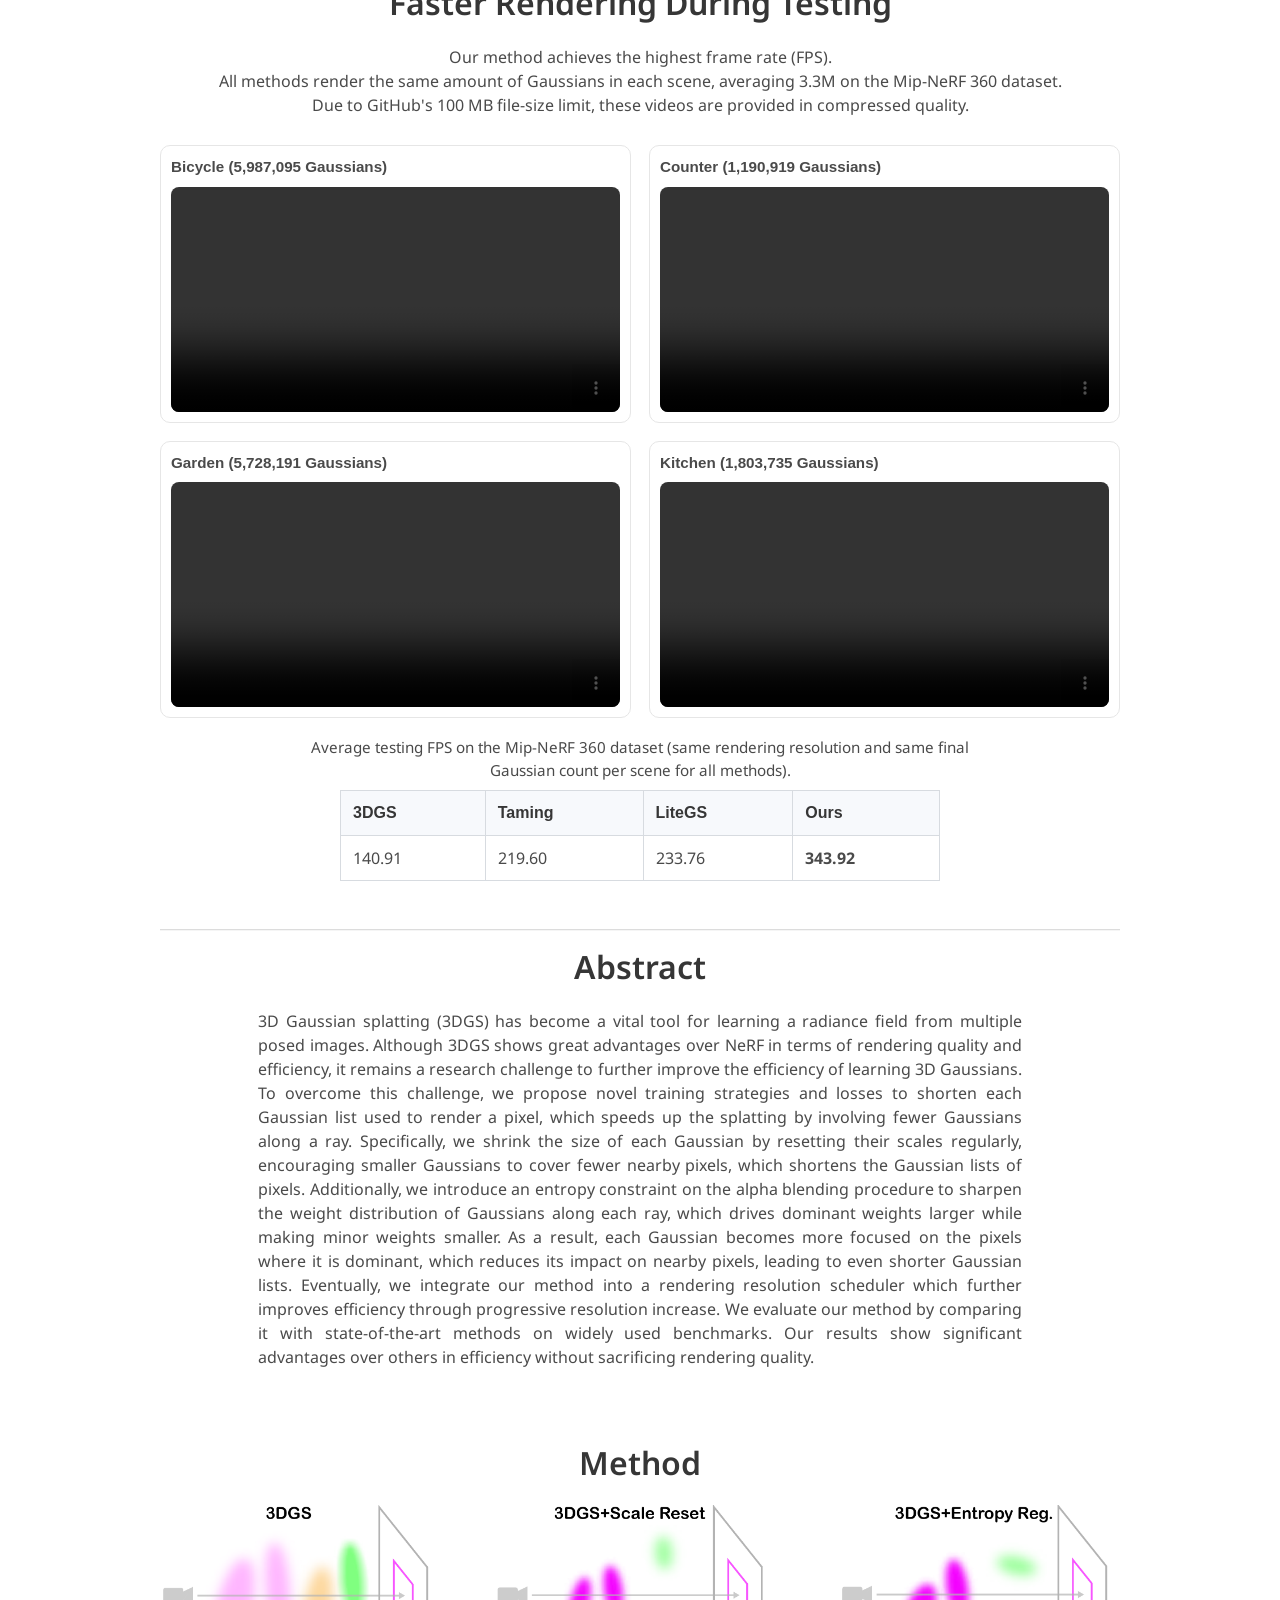
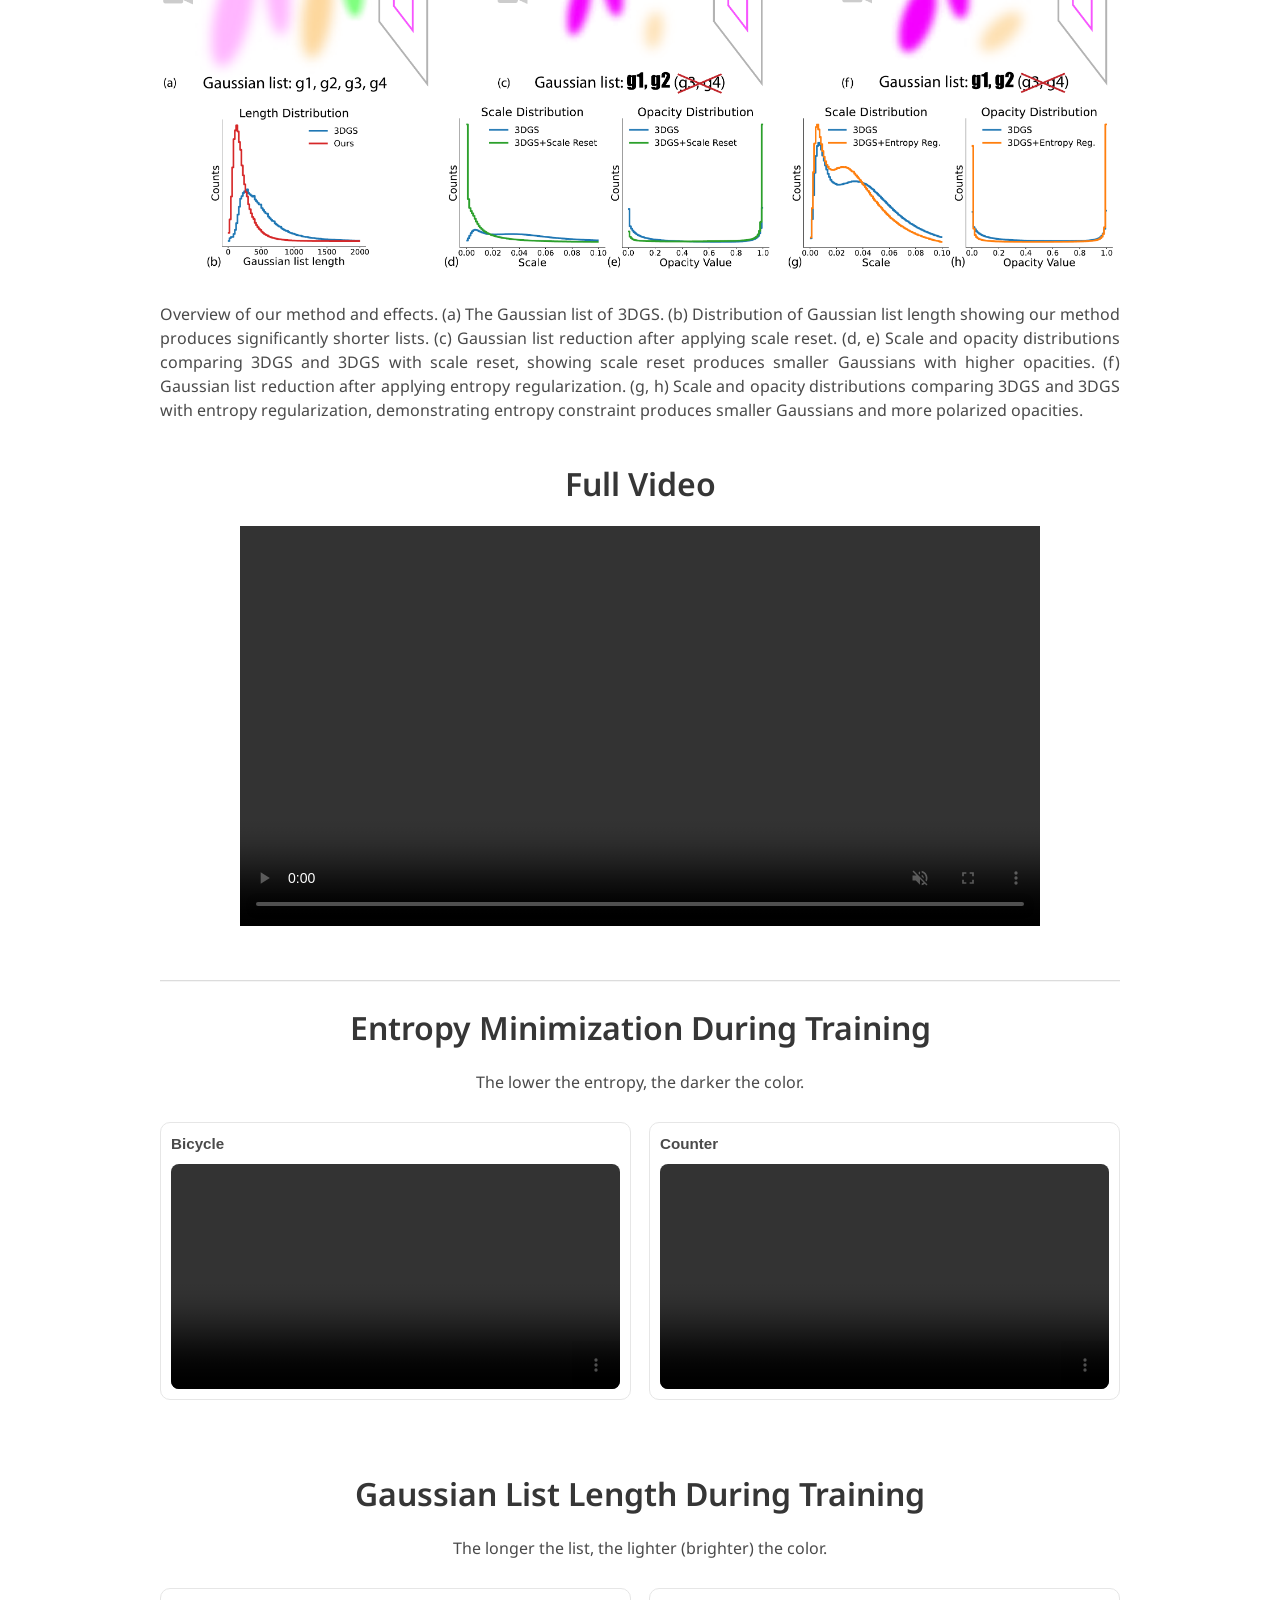
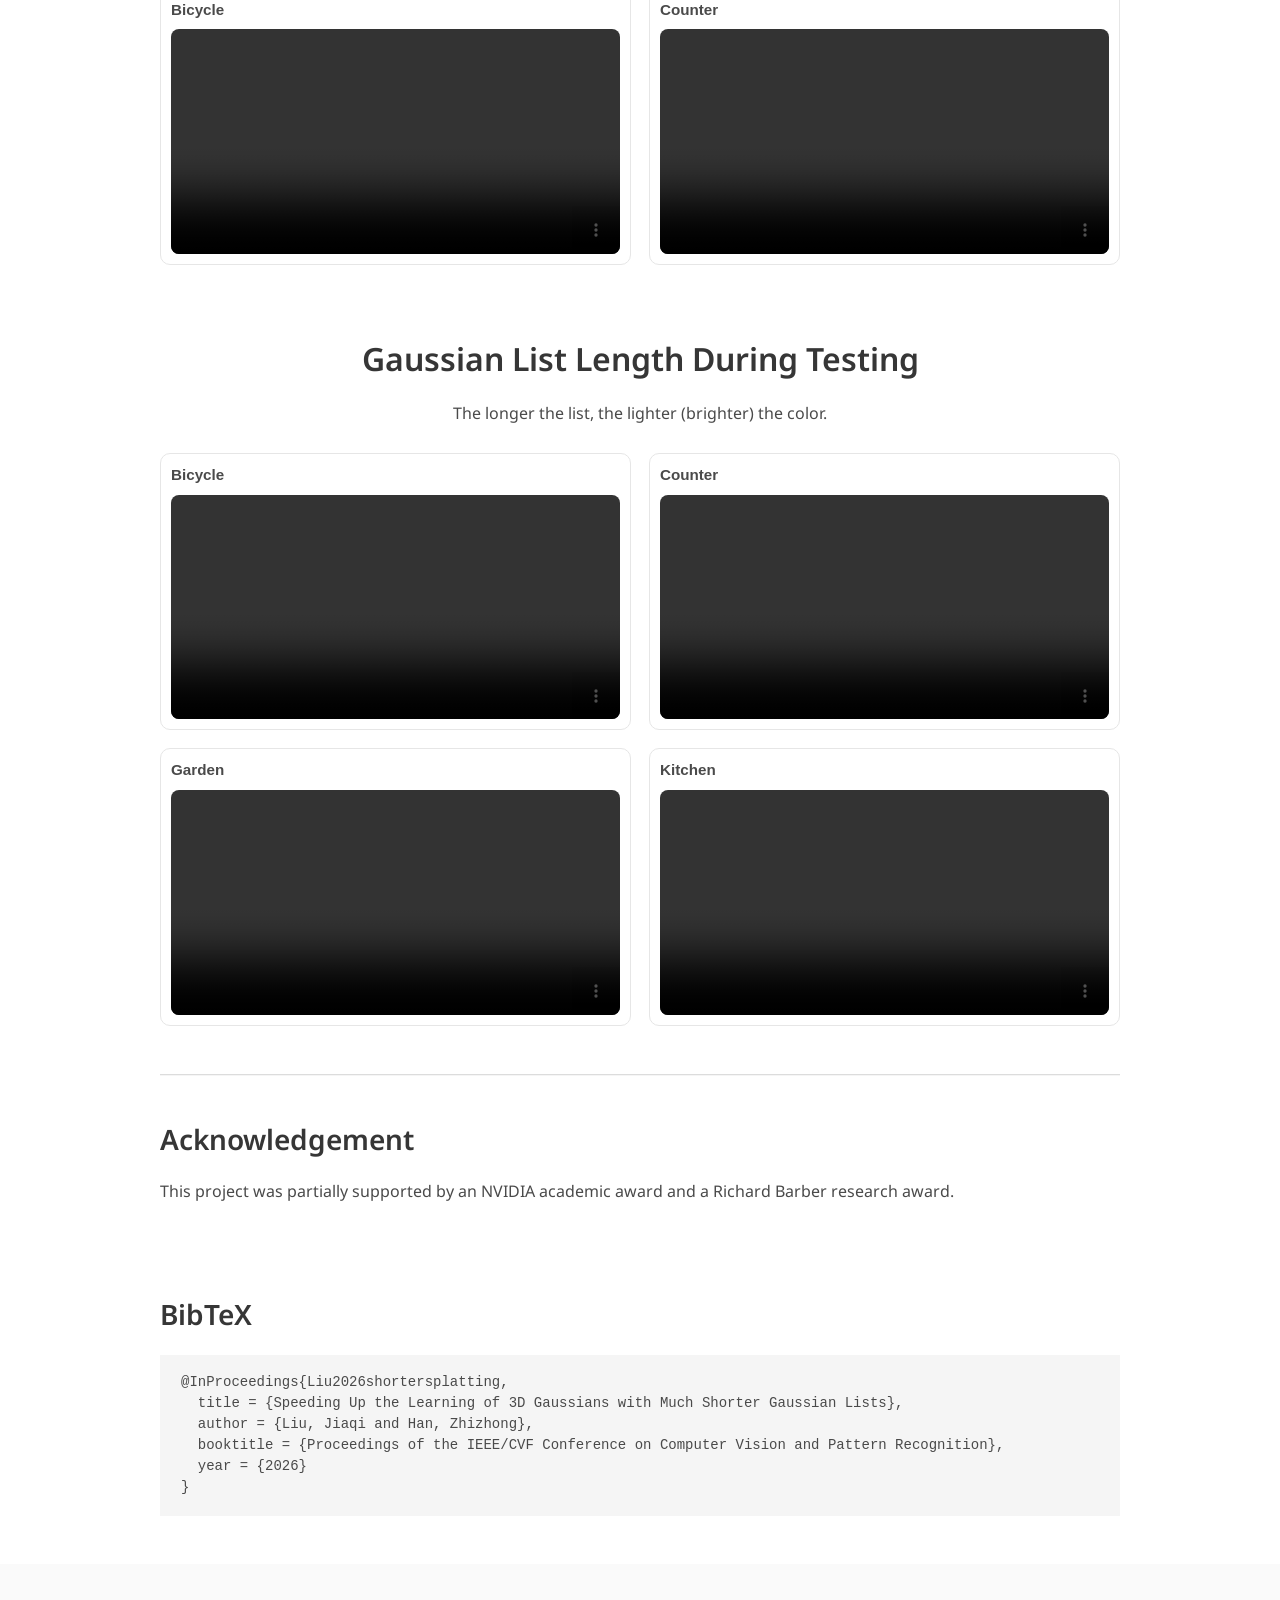
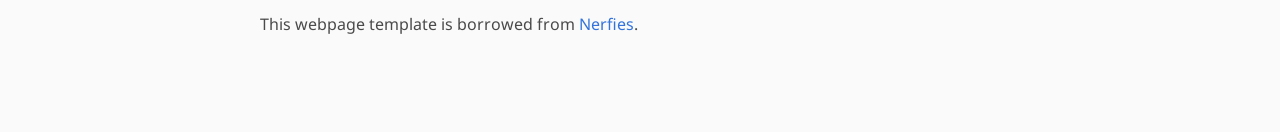
==== commit f70cbf02: "update" ====
--- a/index.html
+++ b/index.html
@@ -2,12 +2,69 @@
 <html>
 <head>
   <meta charset="utf-8">
-  <meta name="description" content="ShorterSplatting: Speeding Up the Learning of 3D Gaussians with Much Shorter Gaussian Lists.">
-  <meta name="keywords" content="ShorterSplatting, 3D Gaussian Splatting">
+  <meta name="description" content="ShorterSplatting: Speeding Up the Learning of 3D Gaussians with Much Shorter Gaussian Lists. CVPR 2026. We propose novel training strategies and losses to shorten Gaussian lists, speeding up both training and rendering of 3D Gaussian splatting.">
+  <meta name="keywords" content="ShorterSplatting, 3D Gaussian Splatting, 3DGS, CVPR 2026, radiance field, novel view synthesis, faster training, faster rendering">
   <meta name="viewport" content="width=device-width, initial-scale=1">
-  <title>ShorterSplatting</title>
+  <meta name="robots" content="index, follow">
+  <link rel="canonical" href="https://machineperceptionlab.github.io/ShorterSplatting-Project/">
+
+  <!-- Open Graph -->
+  <meta property="og:title" content="Speeding Up the Learning of 3D Gaussians with Much Shorter Gaussian Lists">
+  <meta property="og:description" content="ShorterSplatting: Novel training strategies and losses to shorten Gaussian lists, speeding up both training and rendering of 3D Gaussian splatting. CVPR 2026.">
+  <meta property="og:type" content="website">
+  <meta property="og:url" content="https://machineperceptionlab.github.io/ShorterSplatting-Project/">
+  <meta property="og:image" content="https://machineperceptionlab.github.io/ShorterSplatting-Project/images/teaser3.png">
+
+  <!-- Twitter Card -->
+  <meta name="twitter:card" content="summary_large_image">
+  <meta name="twitter:title" content="Speeding Up the Learning of 3D Gaussians with Much Shorter Gaussian Lists">
+  <meta name="twitter:description" content="ShorterSplatting: Novel training strategies to shorten Gaussian lists, speeding up 3DGS training and rendering. CVPR 2026.">
+  <meta name="twitter:image" content="https://machineperceptionlab.github.io/ShorterSplatting-Project/images/teaser3.png">
+
+  <title>ShorterSplatting: Speeding Up the Learning of 3D Gaussians with Much Shorter Gaussian Lists (CVPR 2026)</title>
   <link rel="icon" type="image/png" href="./images/teaser3.png">
   <link rel="shortcut icon" type="image/png" href="./images/teaser3.png">
+
+  <!-- Structured Data -->
+  <script type="application/ld+json">
+  {
+    "@context": "https://schema.org",
+    "@type": "ScholarlyArticle",
+    "name": "Speeding Up the Learning of 3D Gaussians with Much Shorter Gaussian Lists",
+    "headline": "Speeding Up the Learning of 3D Gaussians with Much Shorter Gaussian Lists",
+    "author": [
+      {"@type": "Person", "name": "Jiaqi Liu", "url": "https://tail-3lbs.github.io/"},
+      {"@type": "Person", "name": "Zhizhong Han", "url": "https://h312h.github.io/"}
+    ],
+    "publisher": {"@type": "Organization", "name": "Machine Perception Lab, Wayne State University"},
+    "datePublished": "2026",
+    "description": "We propose novel training strategies and losses to shorten each Gaussian list used to render a pixel, which speeds up the splatting by involving fewer Gaussians along a ray.",
+    "url": "https://machineperceptionlab.github.io/ShorterSplatting-Project/",
+    "image": "https://machineperceptionlab.github.io/ShorterSplatting-Project/images/teaser3.png",
+    "isPartOf": {
+      "@type": "Event",
+      "name": "IEEE/CVF Conference on Computer Vision and Pattern Recognition (CVPR) 2026",
+      "startDate": "2026-06-03",
+      "endDate": "2026-06-07",
+      "location": {
+        "@type": "Place",
+        "name": "Denver Convention Center",
+        "address": {
+          "@type": "PostalAddress",
+          "addressLocality": "Denver",
+          "addressRegion": "CO",
+          "addressCountry": "US"
+        }
+      },
+      "organizer": {
+        "@type": "Organization",
+        "name": "IEEE/CVF"
+      },
+      "eventStatus": "https://schema.org/EventScheduled",
+      "description": "IEEE/CVF Conference on Computer Vision and Pattern Recognition (CVPR) 2026"
+    }
+  }
+  </script>
 
   <link href="https://fonts.googleapis.com/css?family=Google+Sans|Noto+Sans|Castoro" rel="stylesheet">
   <link rel="stylesheet" href="./static/css/bulma.min.css">
@@ -231,7 +288,7 @@
         </div>
         <div class="content has-text-justified">
           <p>
-            Overview of our method and its effects. (a) The Gaussian list of the original 3DGS. (b) Distribution of Gaussian list length showing our method produces significantly shorter lists. (c) Gaussian list reduction after applying scale reset strategy. (d, e) Scale and opacity distributions comparing original 3DGS and 3DGS with scale reset, showing that scale reset produces smaller Gaussians with higher opacities. (f) Gaussian list reduction after applying entropy regularization. (g, h) Scale and opacity distributions comparing original 3DGS and 3DGS with entropy regularization, demonstrating that the entropy constraint produces smaller Gaussians and more polarized opacities.
+            Overview of our method and effects. (a) The Gaussian list of 3DGS. (b) Distribution of Gaussian list length showing our method produces significantly shorter lists. (c) Gaussian list reduction after applying scale reset. (d, e) Scale and opacity distributions comparing 3DGS and 3DGS with scale reset, showing scale reset produces smaller Gaussians with higher opacities. (f) Gaussian list reduction after applying entropy regularization. (g, h) Scale and opacity distributions comparing 3DGS and 3DGS with entropy regularization, demonstrating entropy constraint produces smaller Gaussians and more polarized opacities.
           </p>
         </div>
       </div>
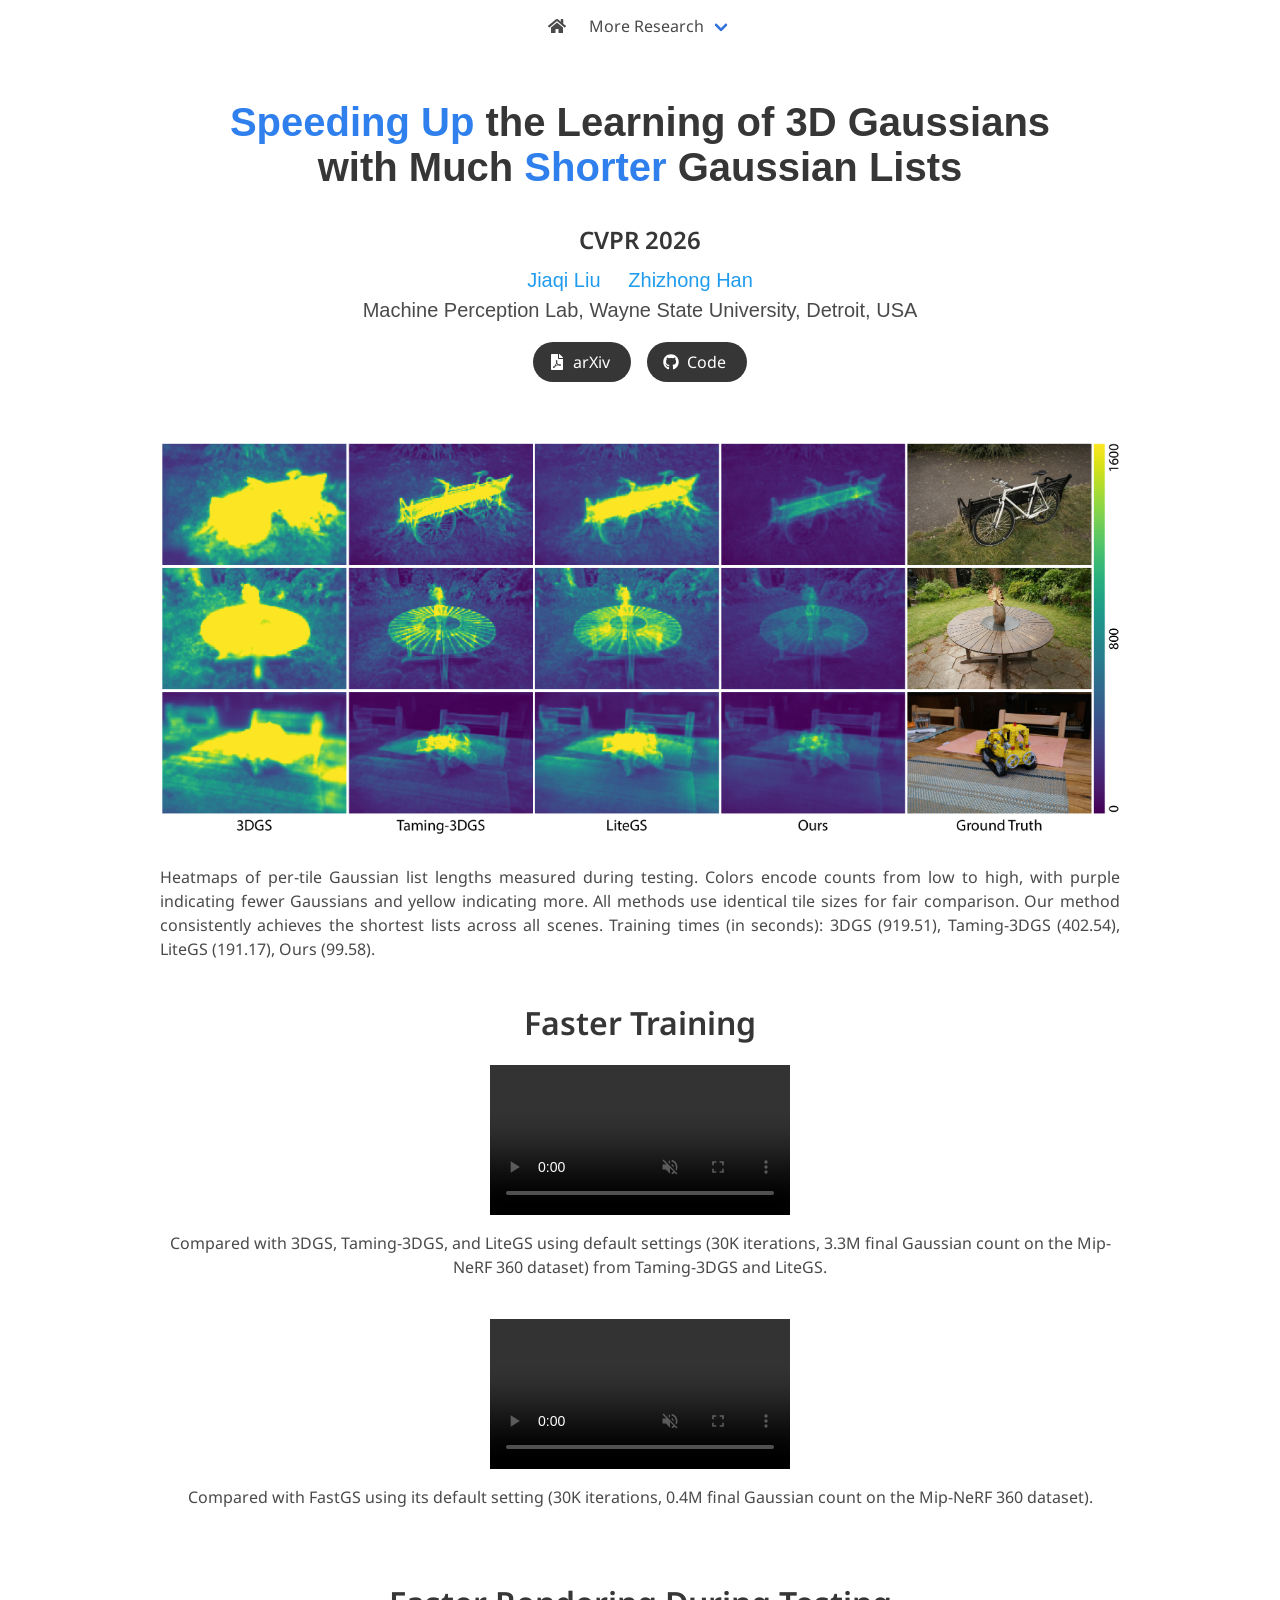
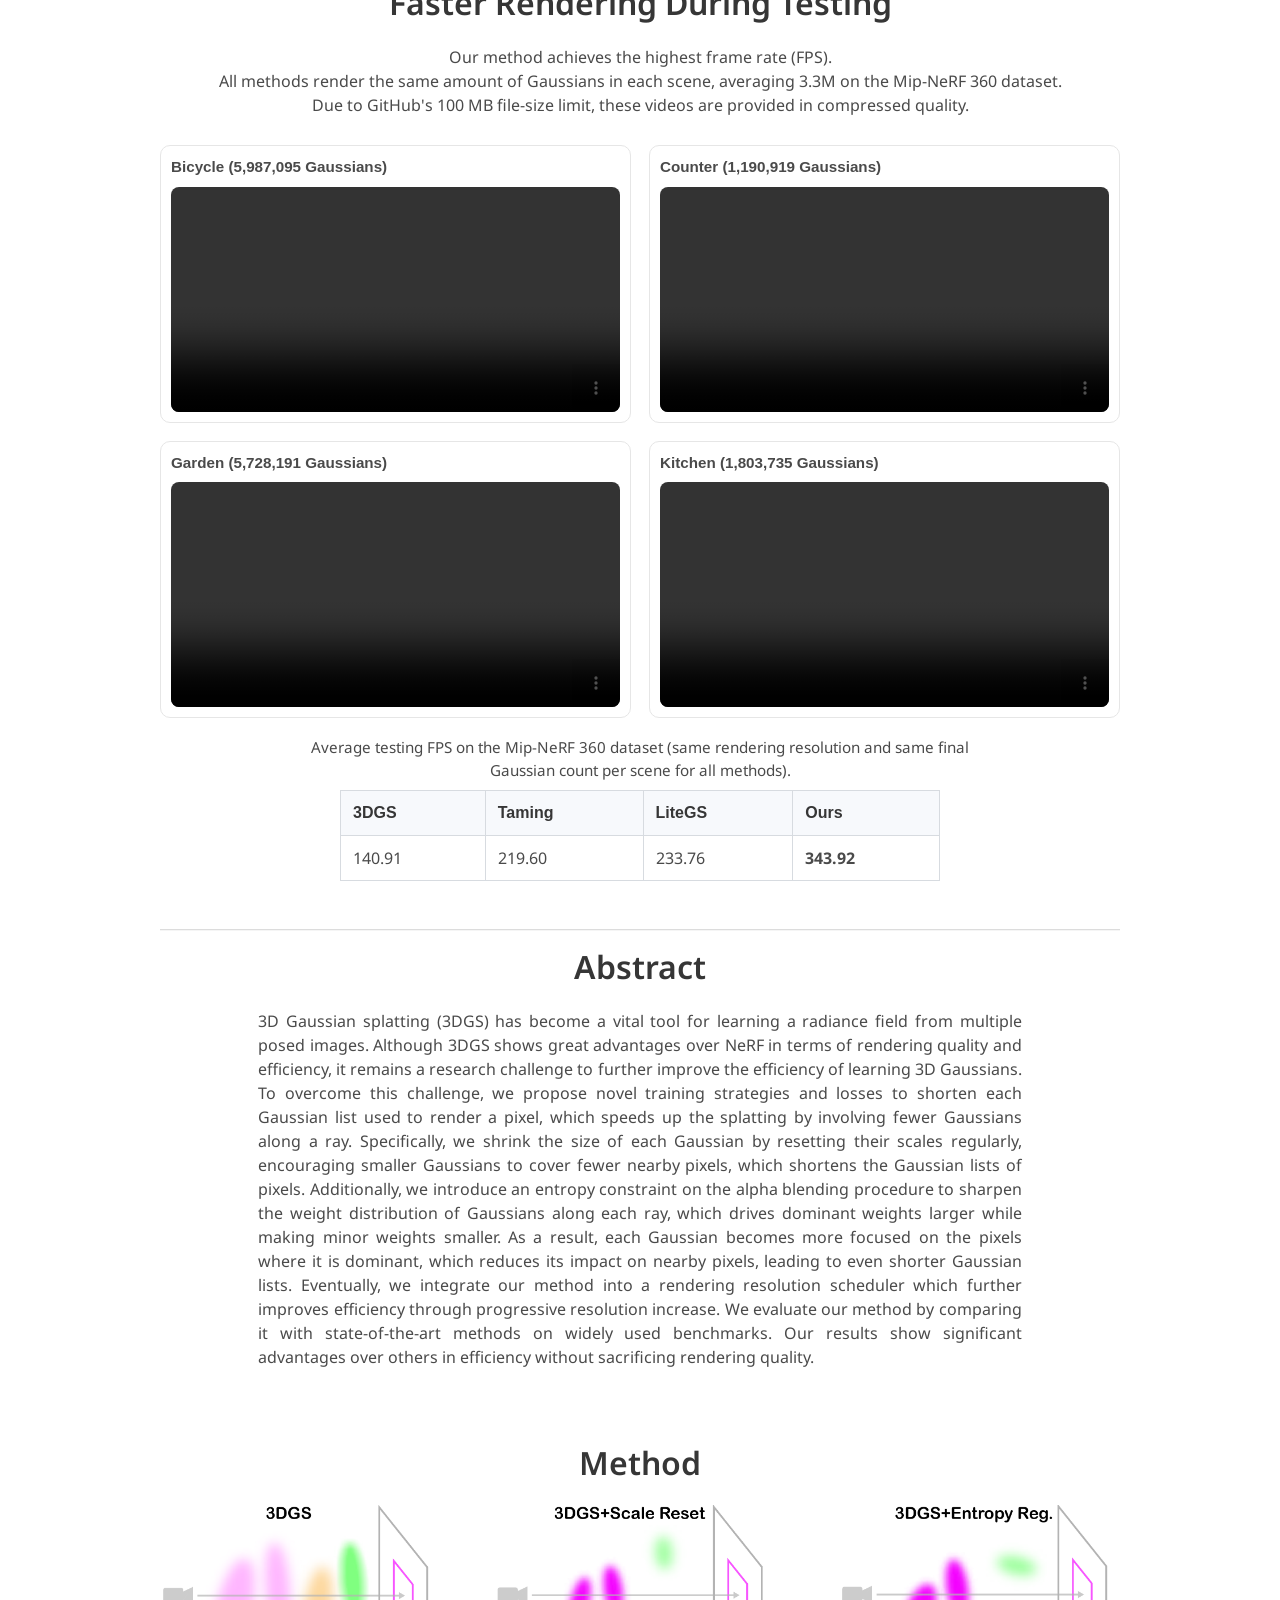
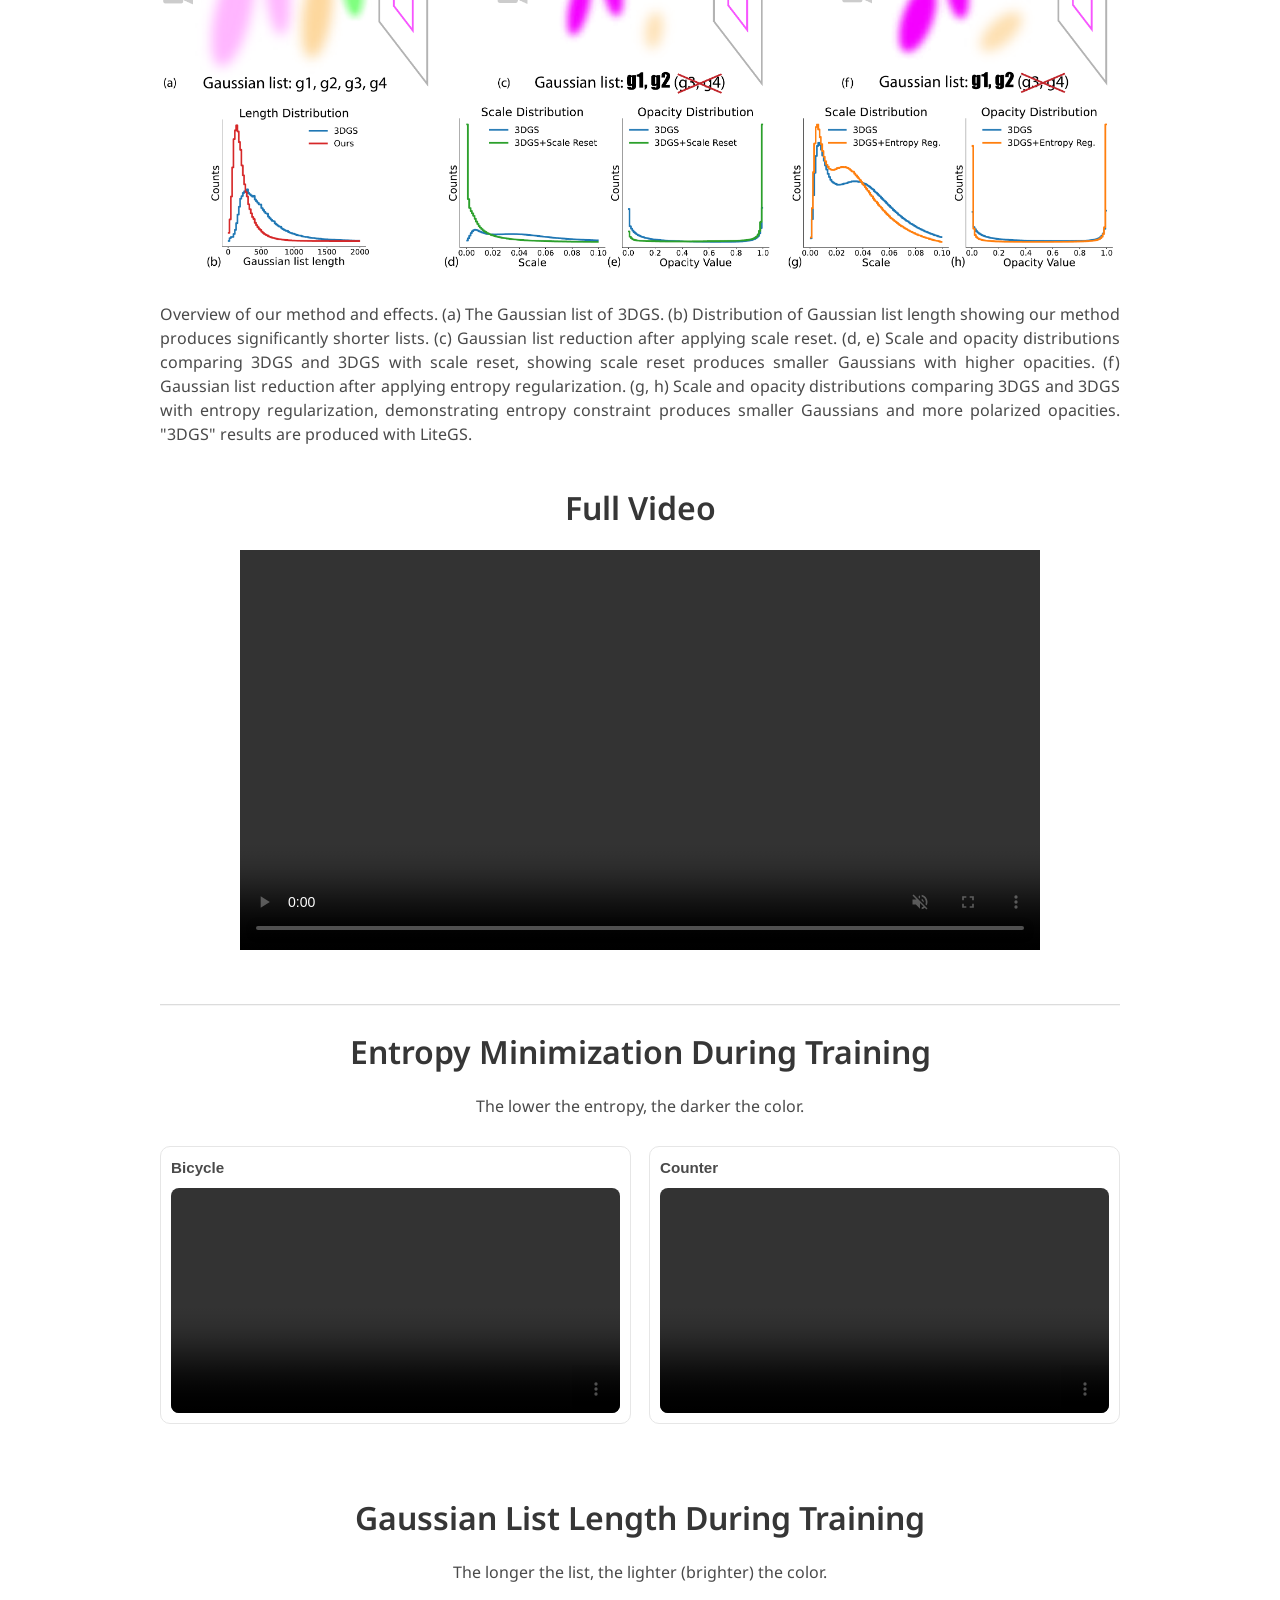
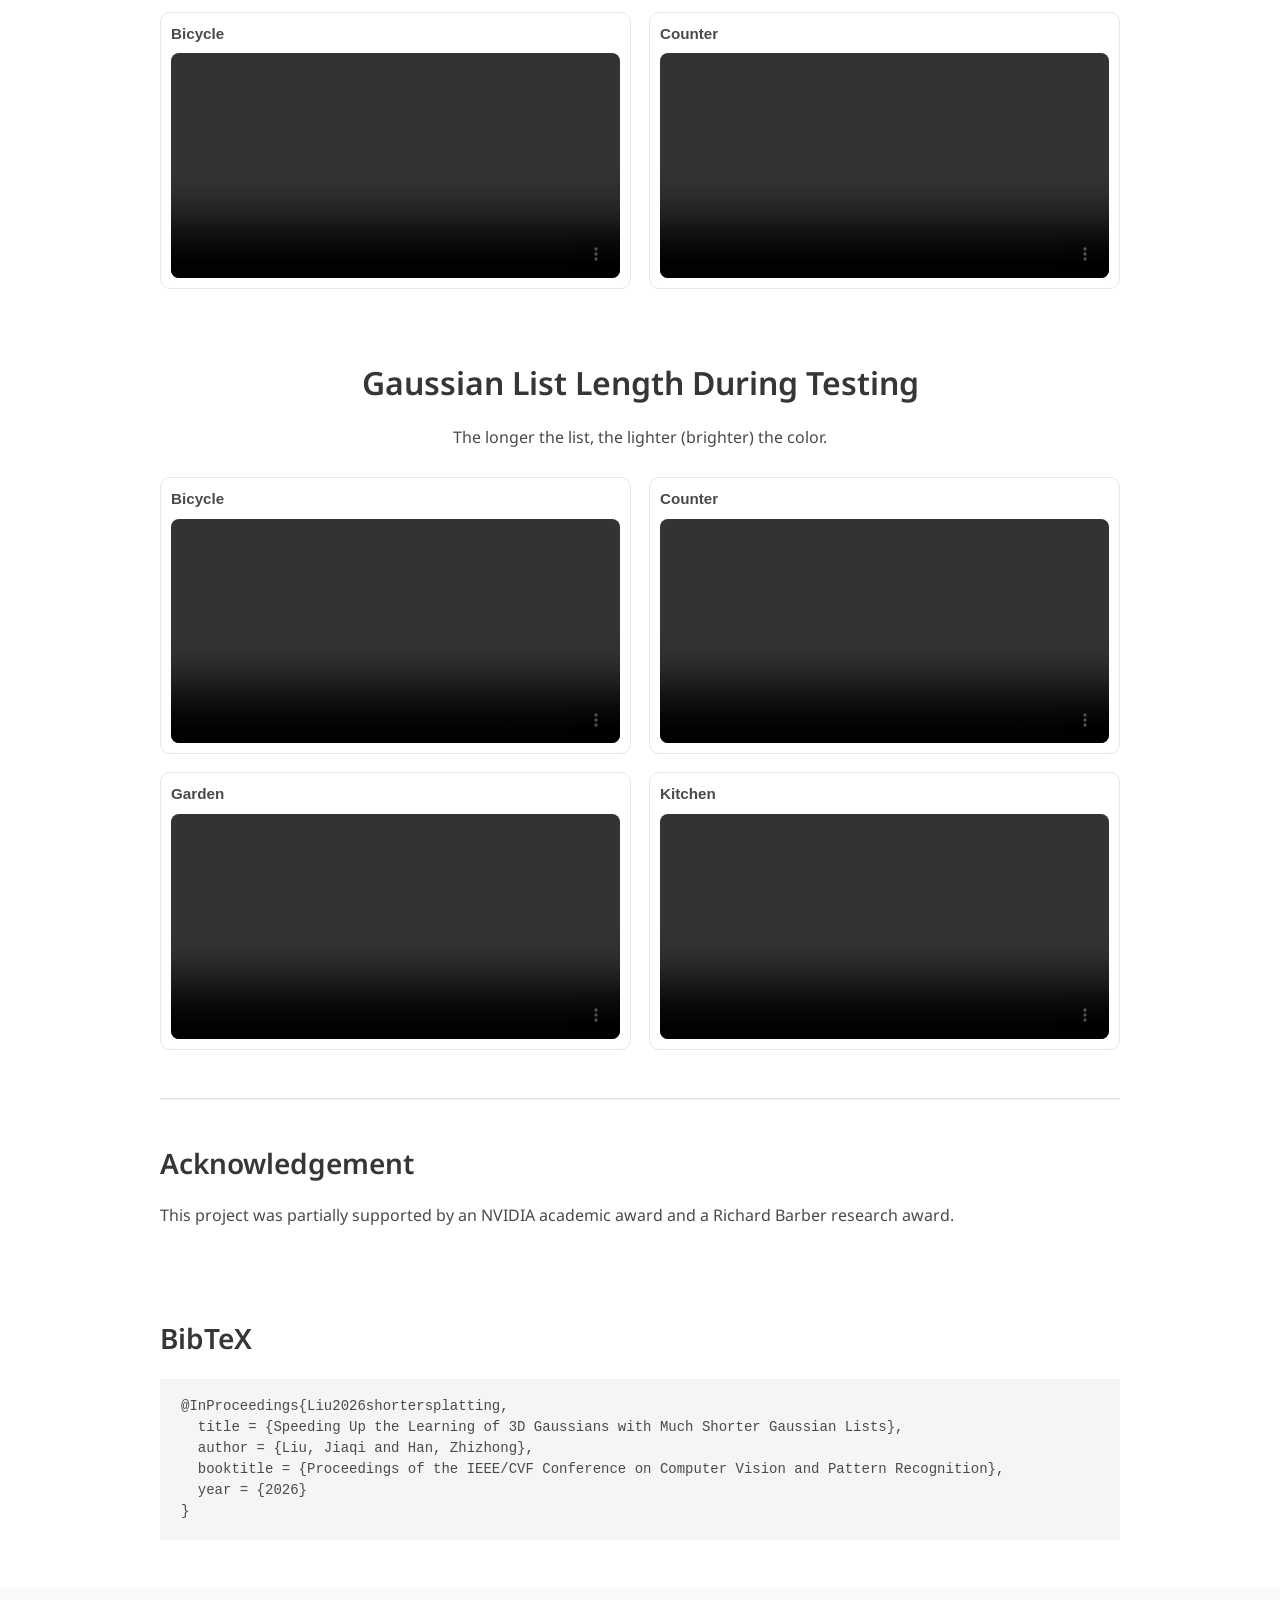
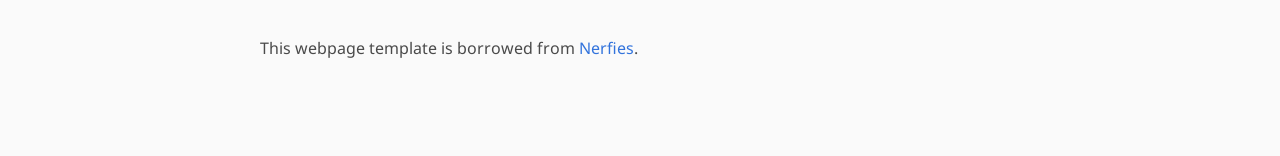
==== commit be95c44e: "Update readme Co-Authored-By: Claude Sonnet 4.6 <noreply@anthropic.com>" ====
--- a/index.html
+++ b/index.html
@@ -288,7 +288,7 @@
         </div>
         <div class="content has-text-justified">
           <p>
-            Overview of our method and effects. (a) The Gaussian list of 3DGS. (b) Distribution of Gaussian list length showing our method produces significantly shorter lists. (c) Gaussian list reduction after applying scale reset. (d, e) Scale and opacity distributions comparing 3DGS and 3DGS with scale reset, showing scale reset produces smaller Gaussians with higher opacities. (f) Gaussian list reduction after applying entropy regularization. (g, h) Scale and opacity distributions comparing 3DGS and 3DGS with entropy regularization, demonstrating entropy constraint produces smaller Gaussians and more polarized opacities.
+            Overview of our method and effects. (a) The Gaussian list of 3DGS. (b) Distribution of Gaussian list length showing our method produces significantly shorter lists. (c) Gaussian list reduction after applying scale reset. (d, e) Scale and opacity distributions comparing 3DGS and 3DGS with scale reset, showing scale reset produces smaller Gaussians with higher opacities. (f) Gaussian list reduction after applying entropy regularization. (g, h) Scale and opacity distributions comparing 3DGS and 3DGS with entropy regularization, demonstrating entropy constraint produces smaller Gaussians and more polarized opacities. "3DGS" results are produced with LiteGS.
           </p>
         </div>
       </div>
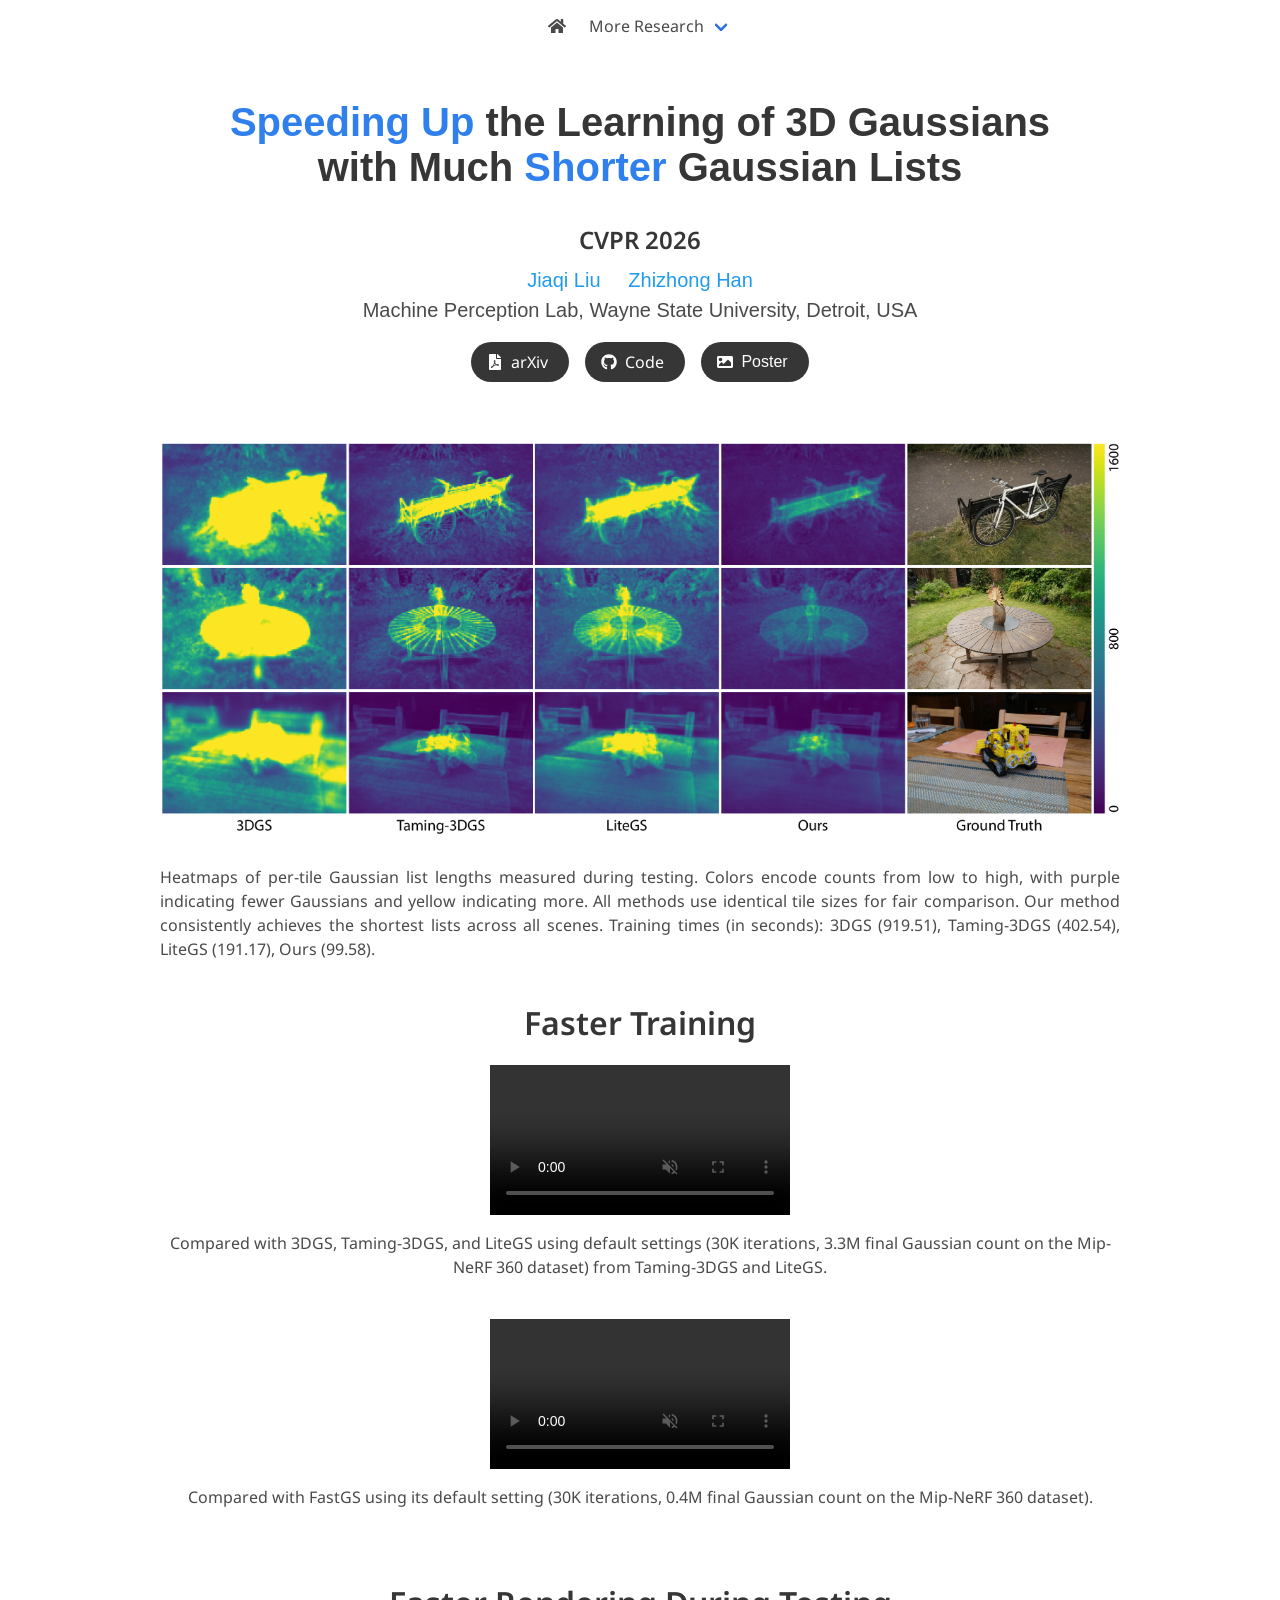
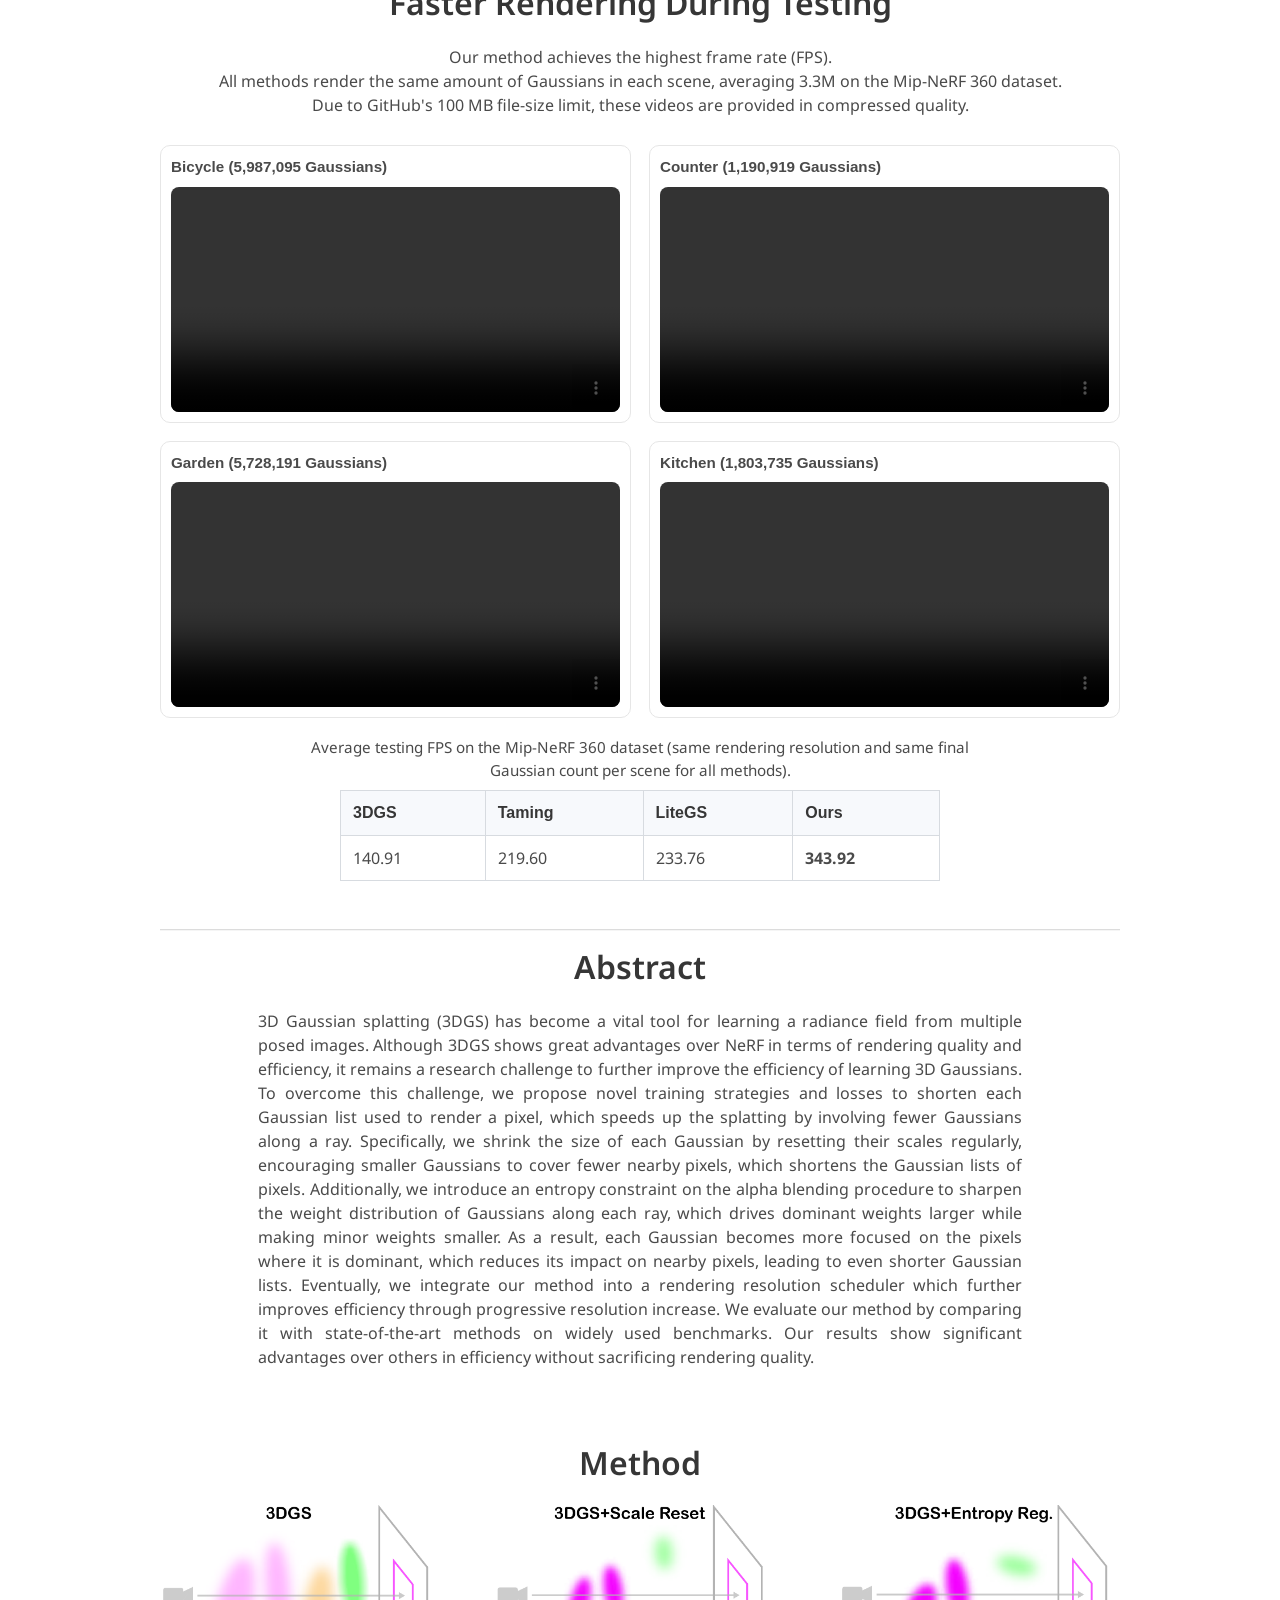
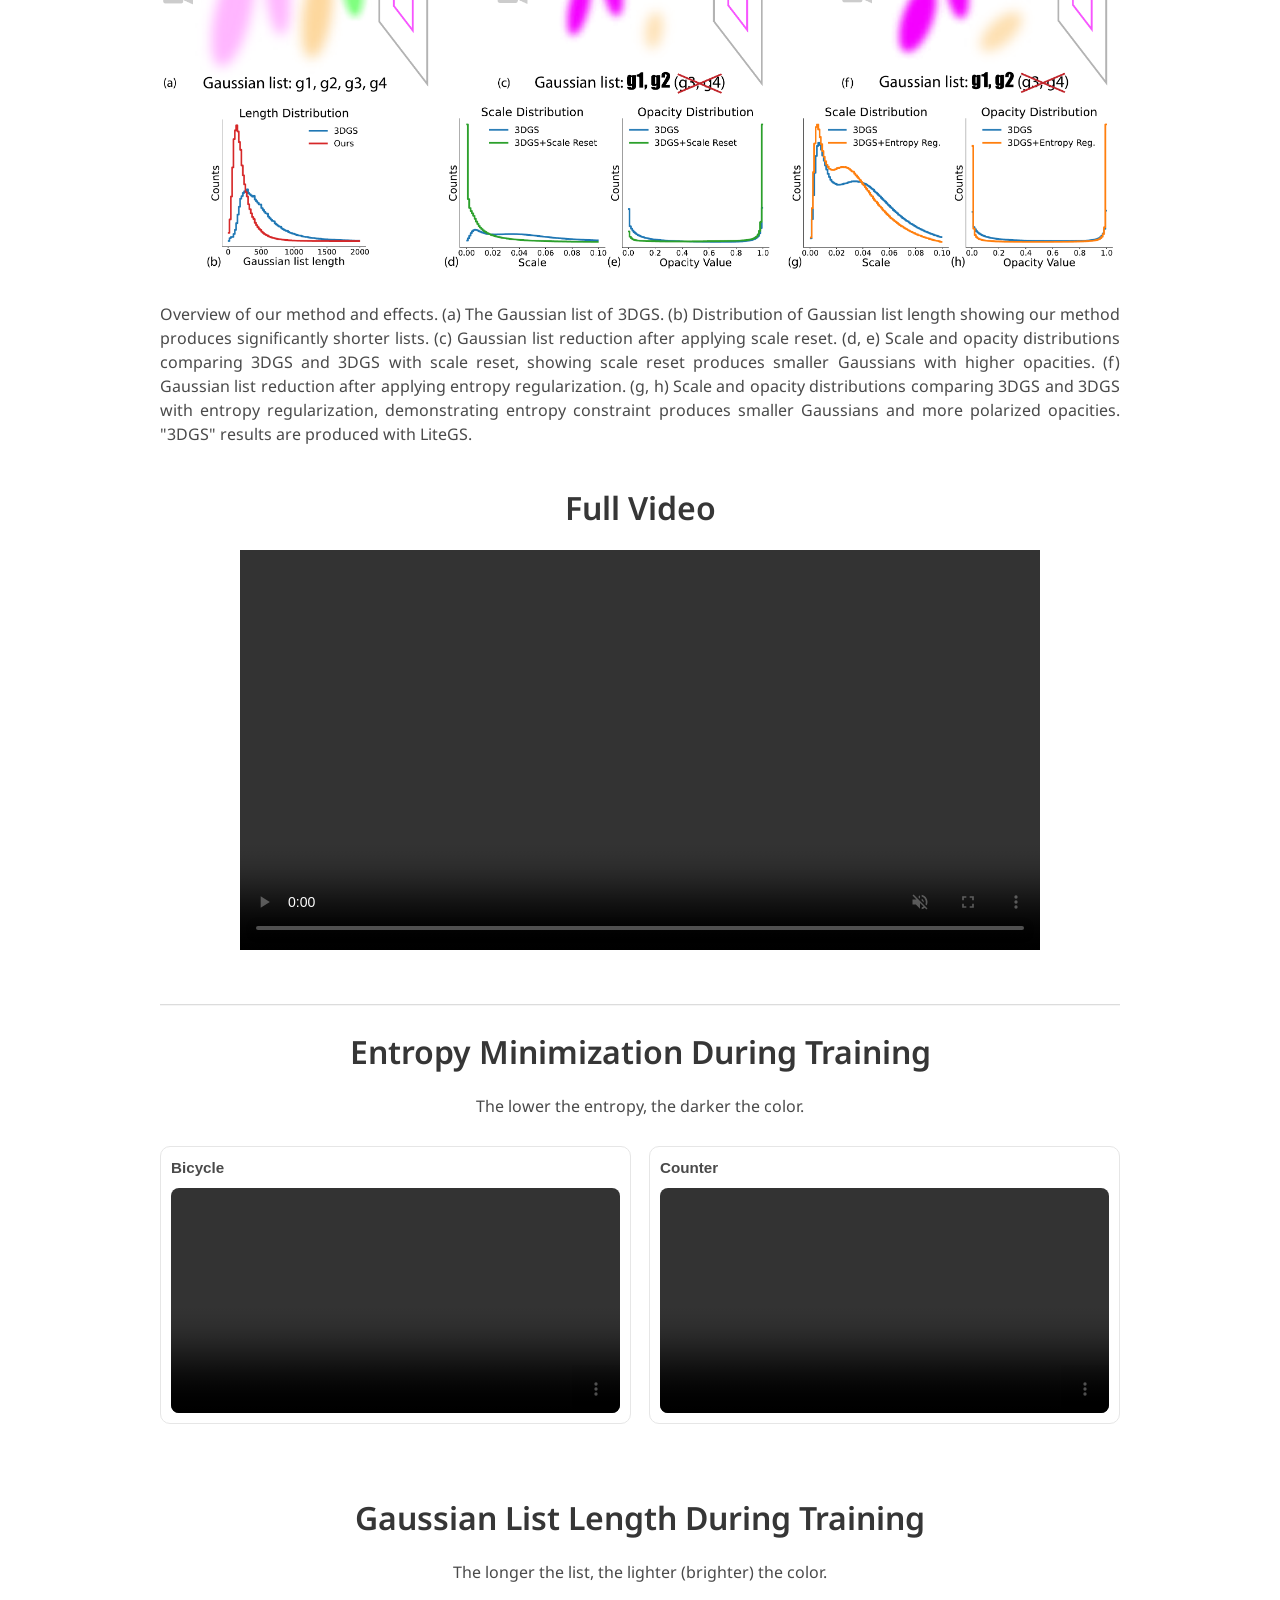
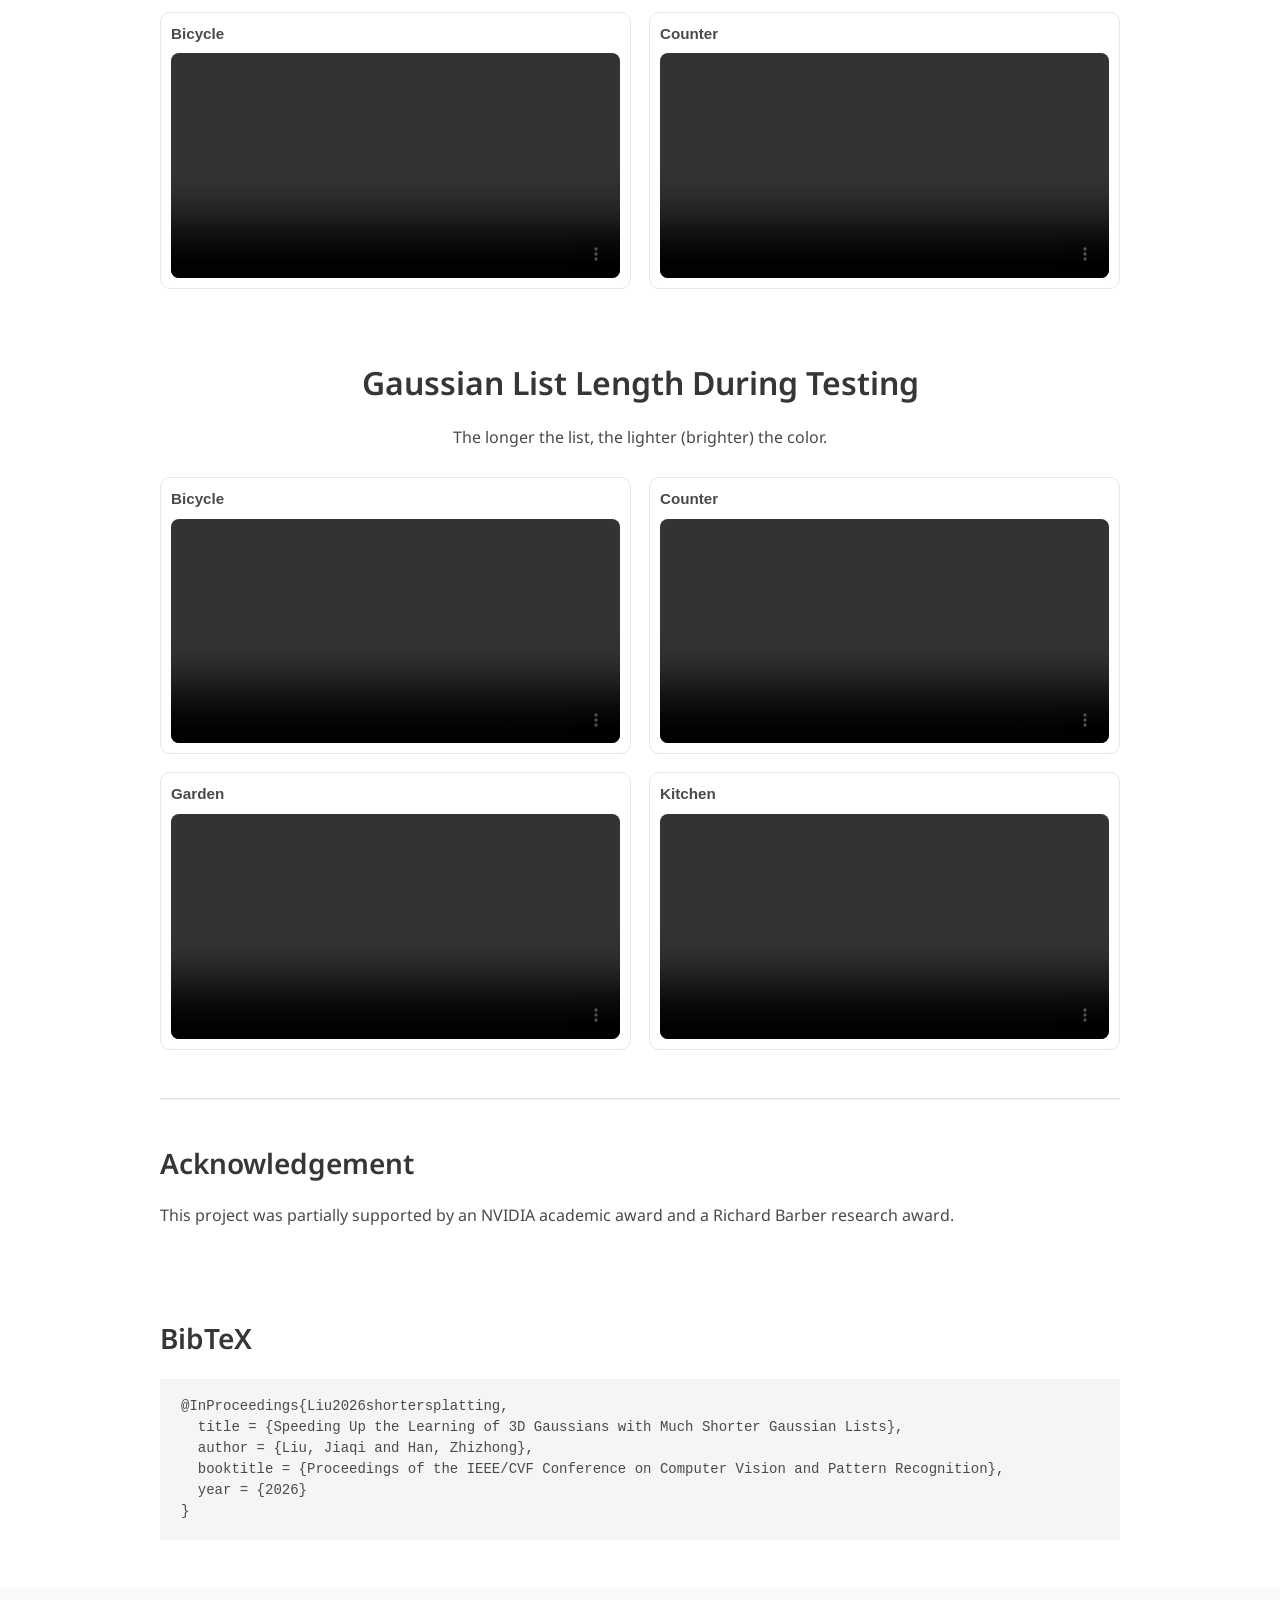
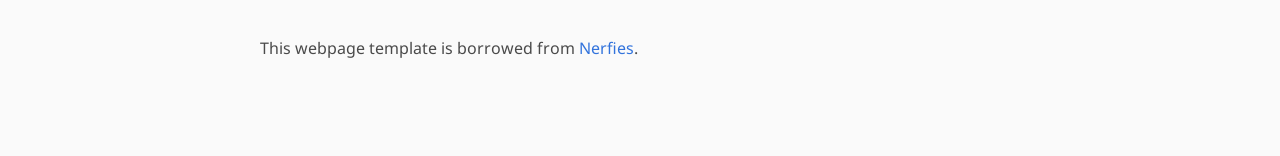
==== commit e1bcc31b: "update video and add poster" ====
--- a/index.html
+++ b/index.html
@@ -139,6 +139,15 @@
                   <span>Code</span>
                 </a>
               </span>
+
+              <span class="link-block">
+                <button type="button" id="poster-button" class="button is-normal is-rounded is-dark" aria-haspopup="dialog" aria-controls="poster-modal">
+                  <span class="icon">
+                    <i class="fas fa-image"></i>
+                  </span>
+                  <span>Poster</span>
+                </button>
+              </span>
             </div>
           </div>
         </div>
@@ -146,6 +155,15 @@
     </div>
   </div>
 </section>
+
+<div id="poster-modal" class="modal poster-modal" role="dialog" aria-modal="true" aria-label="Poster preview" aria-hidden="true" tabindex="-1">
+  <div class="modal-background" data-poster-close></div>
+  <div class="modal-content poster-modal-content">
+    <div class="poster-modal-scroll">
+      <img id="poster-modal-image" class="poster-modal-image" data-src="./images/poster_2026-05-08.png" alt="ShorterSplatting CVPR 2026 poster">
+    </div>
+  </div>
+</div>
 
 <section class="section teaser-section">
   <div class="container is-max-desktop">
@@ -302,7 +320,7 @@
       <div class="column is-full-width">
         <h2 class="title is-3" style="margin-top: -20px">Full Video</h2>
         <video width="800" poster="" id="Video" controls muted loop playsinline preload="none">
-          <source src="./videos/JiaqiLiu_CVPR2026_3DGSSpeedup_web_h264.mp4" type="video/mp4">
+          <source src="./videos/cvpr26_3dgs_full_web_h264.mp4" type="video/mp4">
         </video>
         <div class="content has-text-justified">
           <p></p>
@@ -455,6 +473,51 @@
 </footer>
 
 <script>
+  (function () {
+    function initPosterModal() {
+      var button = document.getElementById("poster-button");
+      var modal = document.getElementById("poster-modal");
+      var image = document.getElementById("poster-modal-image");
+      var closeButtons = Array.prototype.slice.call(
+        document.querySelectorAll("[data-poster-close]")
+      );
+
+      if (!button || !modal || !image) {
+        return;
+      }
+
+      function openPosterModal() {
+        if (!image.src) {
+          image.src = image.dataset.src;
+        }
+        modal.classList.add("is-active");
+        modal.setAttribute("aria-hidden", "false");
+        document.documentElement.classList.add("is-clipped");
+        modal.focus();
+      }
+
+      function closePosterModal() {
+        modal.classList.remove("is-active");
+        modal.setAttribute("aria-hidden", "true");
+        document.documentElement.classList.remove("is-clipped");
+        button.focus();
+      }
+
+      button.addEventListener("click", openPosterModal);
+      closeButtons.forEach(function (closeButton) {
+        closeButton.addEventListener("click", closePosterModal);
+      });
+
+      document.addEventListener("keydown", function (event) {
+        if (event.key === "Escape" && modal.classList.contains("is-active")) {
+          closePosterModal();
+        }
+      });
+    }
+
+    document.addEventListener("DOMContentLoaded", initPosterModal);
+  })();
+
   (function () {
     var MAX_CONCURRENT_LOADS = 4;
     var activeLoads = 0;
--- a/static/css/index.css
+++ b/static/css/index.css
@@ -37,6 +37,32 @@
 .publication-links .link-block {
   margin-left: 6px;
   margin-right: 6px;
+}
+
+.poster-modal {
+  z-index: 50;
+}
+
+.poster-modal-content {
+  width: min(98vw, 1800px);
+  max-height: 96vh;
+  overflow: hidden;
+  background: transparent;
+  border-radius: 0;
+}
+
+.poster-modal-scroll {
+  max-height: 96vh;
+  overflow: auto;
+  background: transparent;
+  text-align: center;
+}
+
+.poster-modal-image {
+  display: block;
+  width: 100%;
+  height: auto;
+  margin: 0 auto;
 }
 
 .teaser-section {
